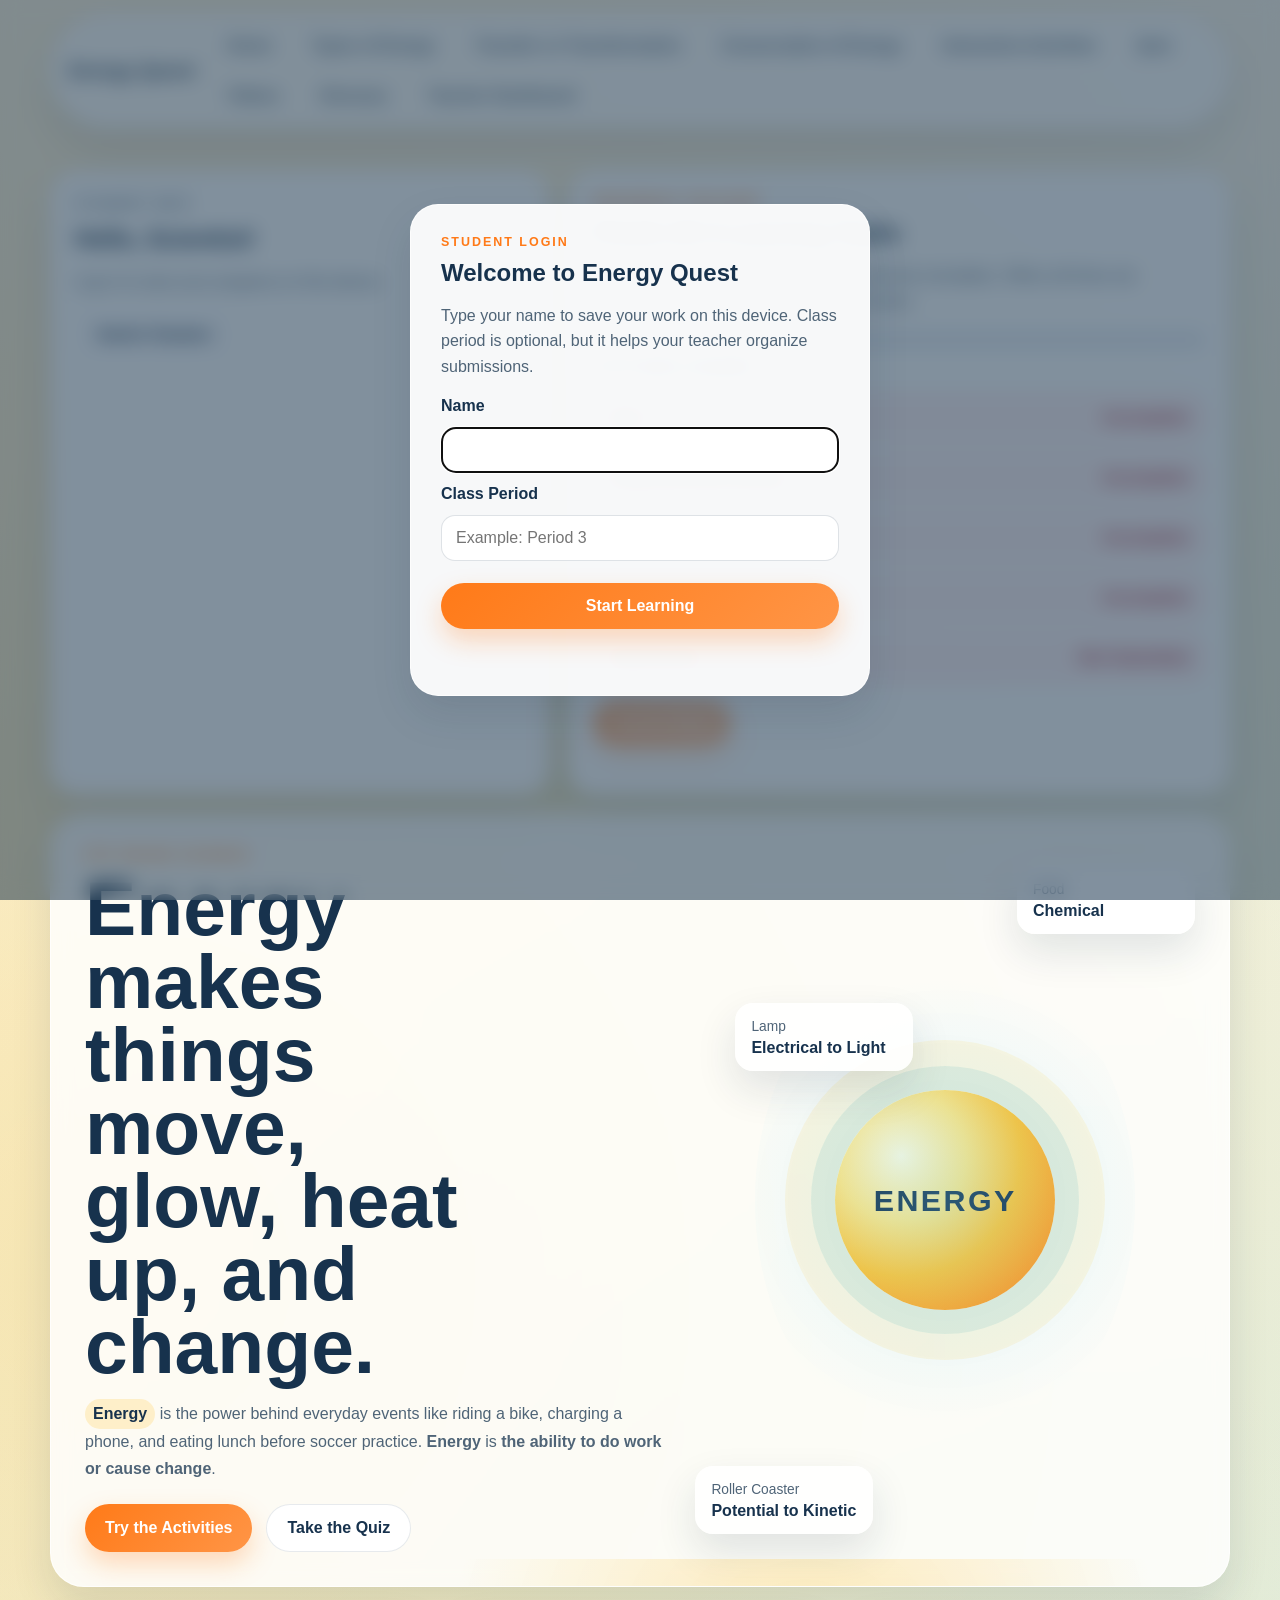
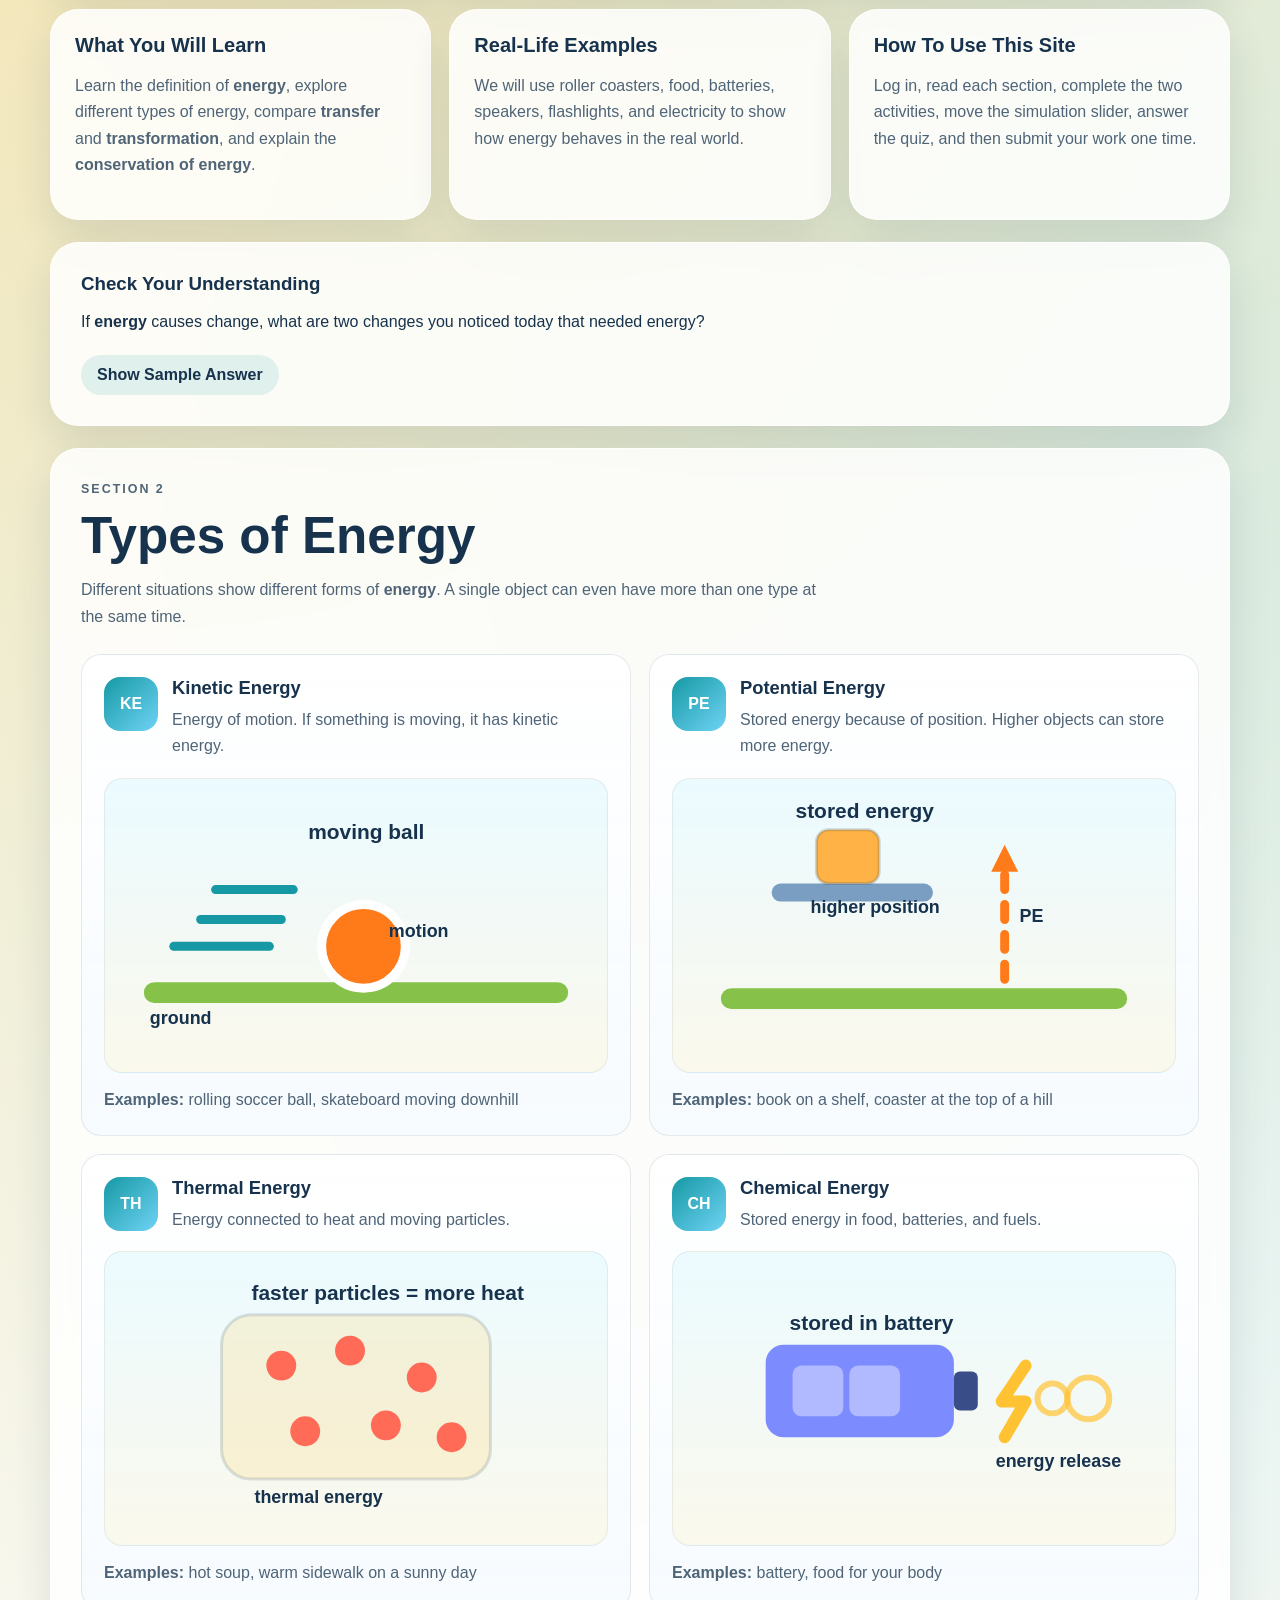
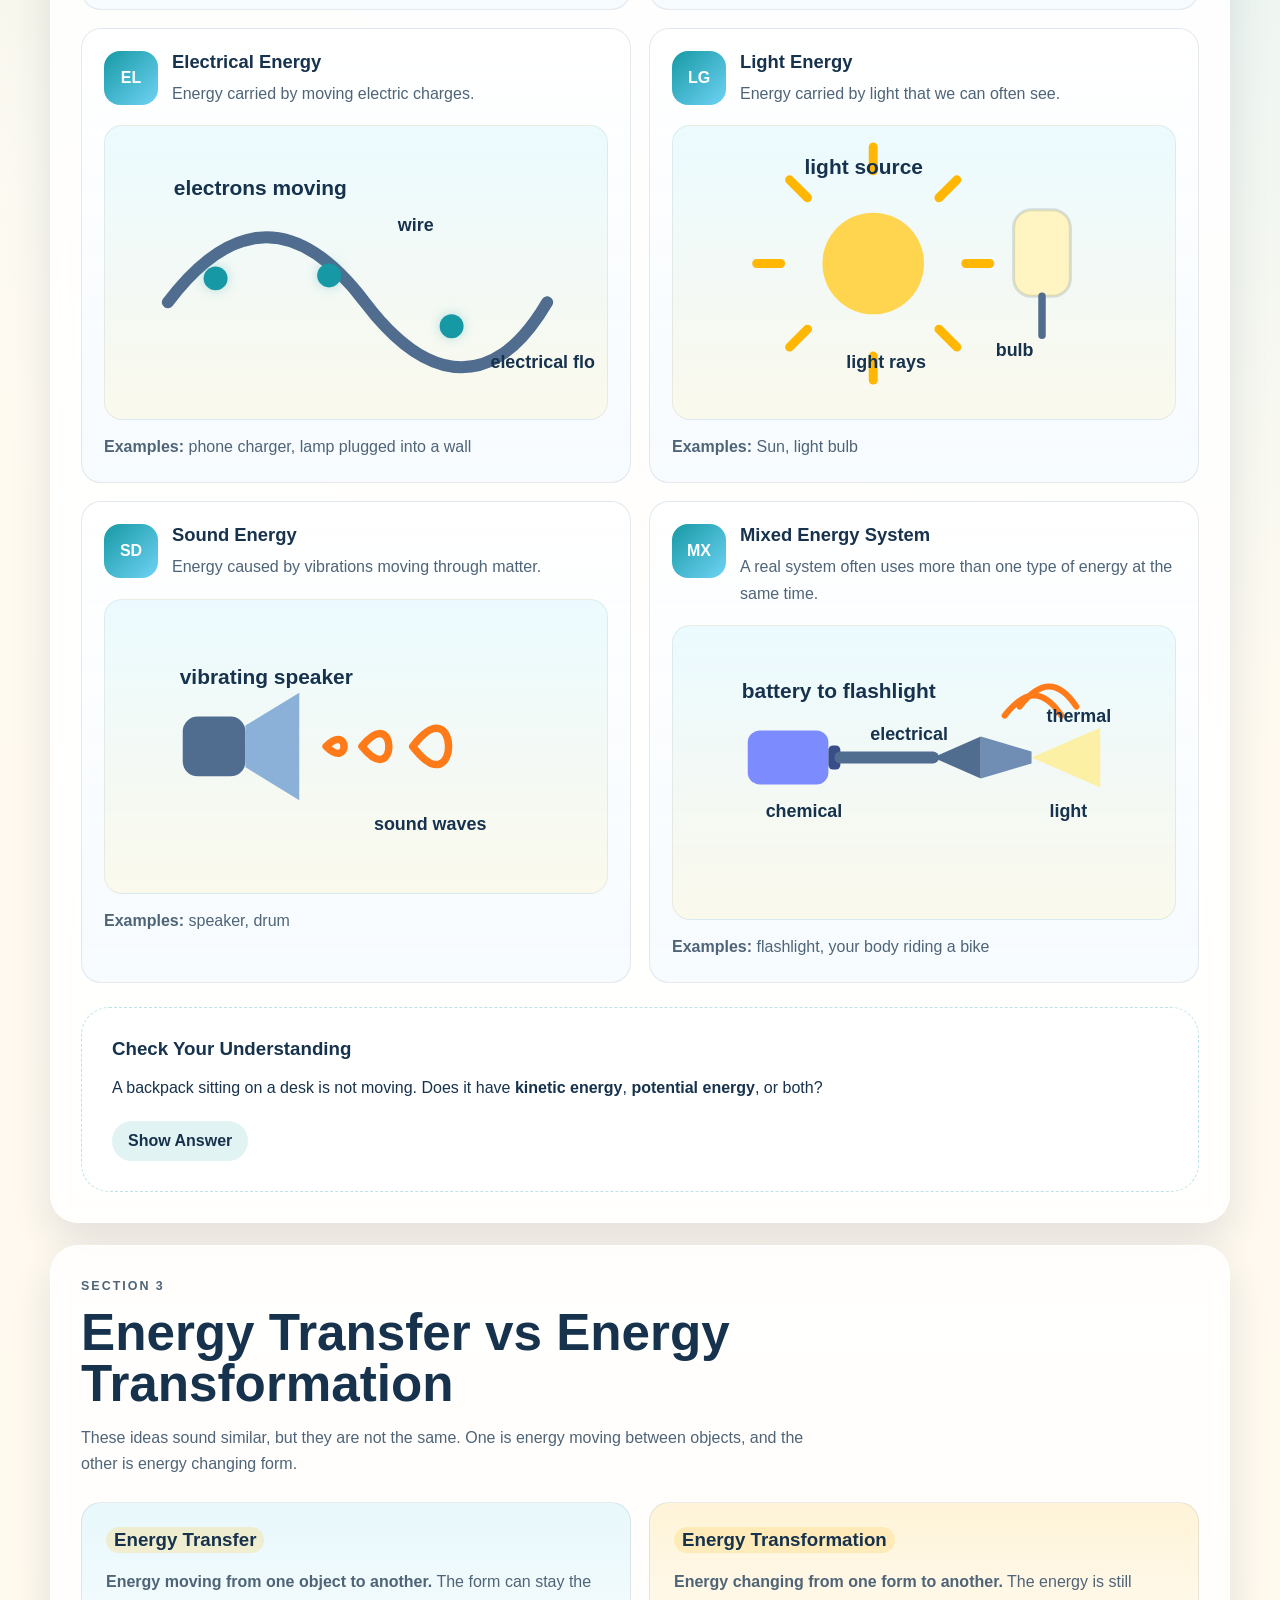
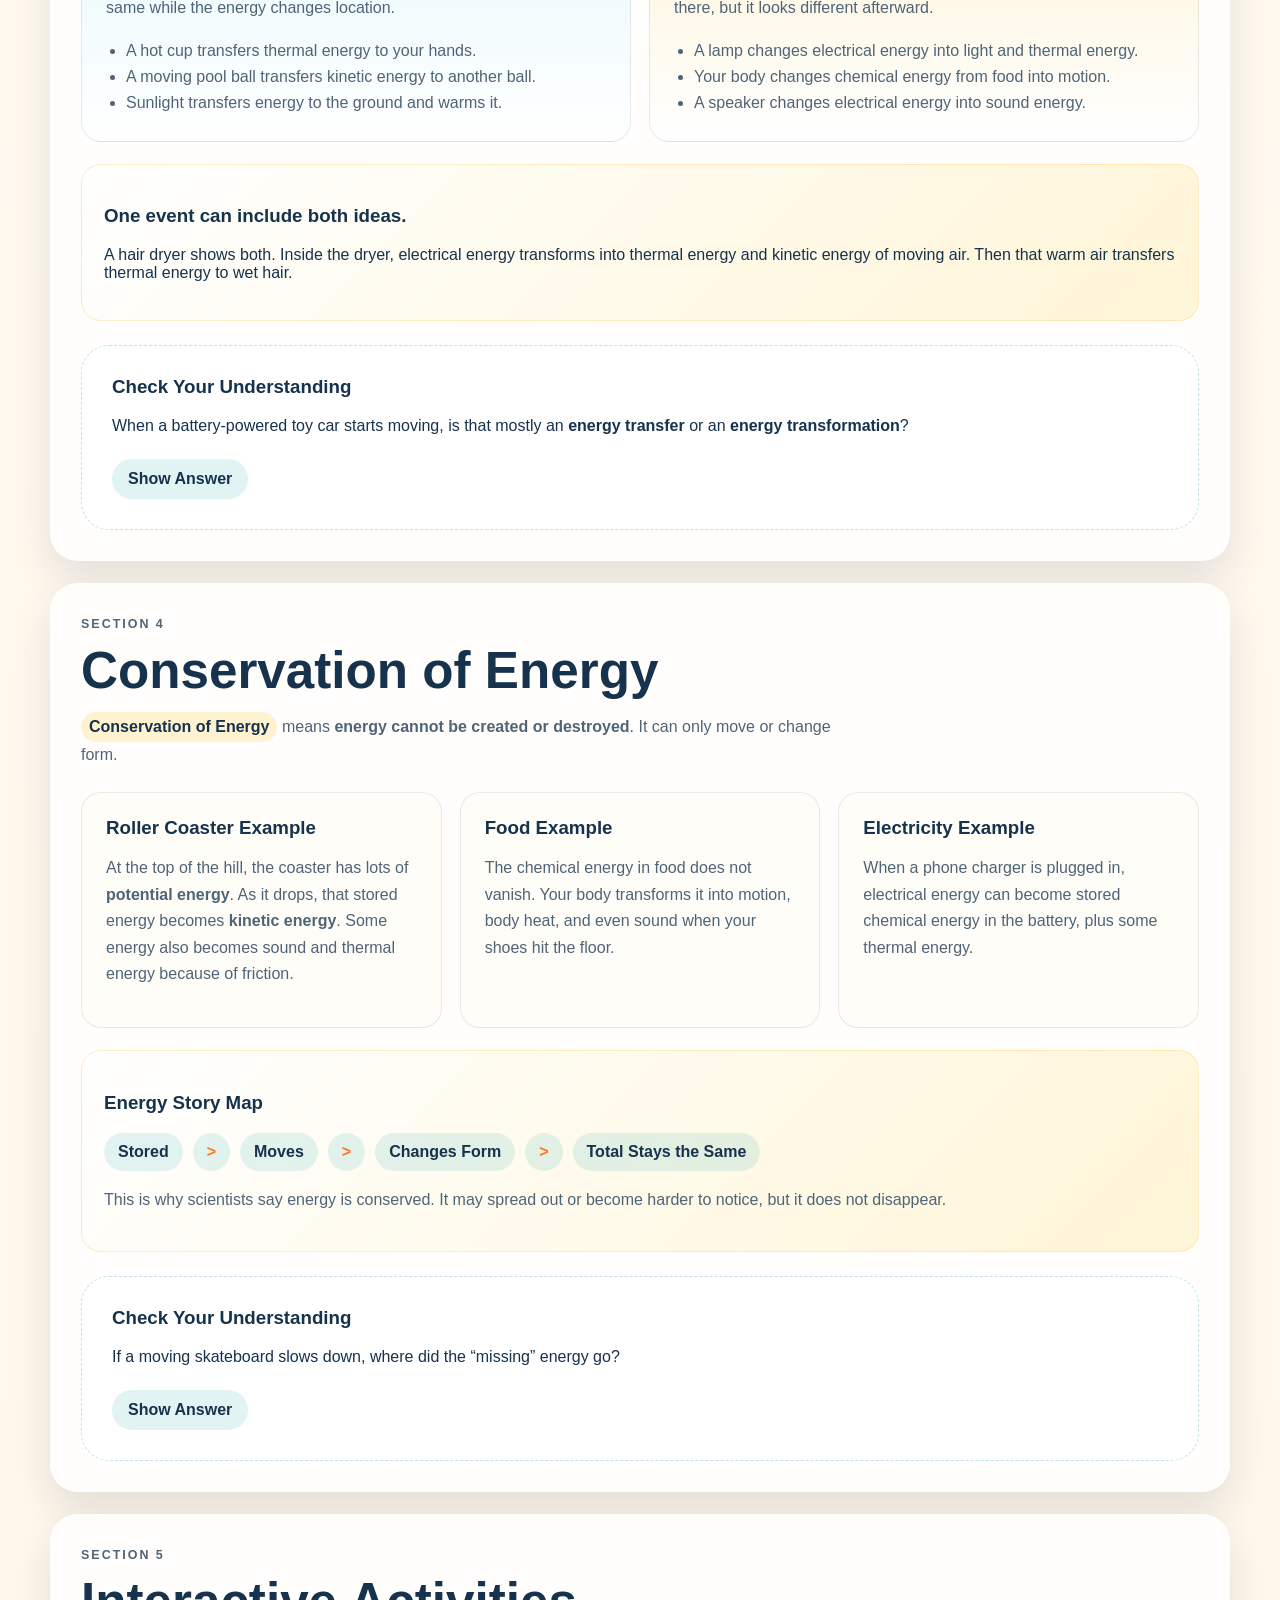
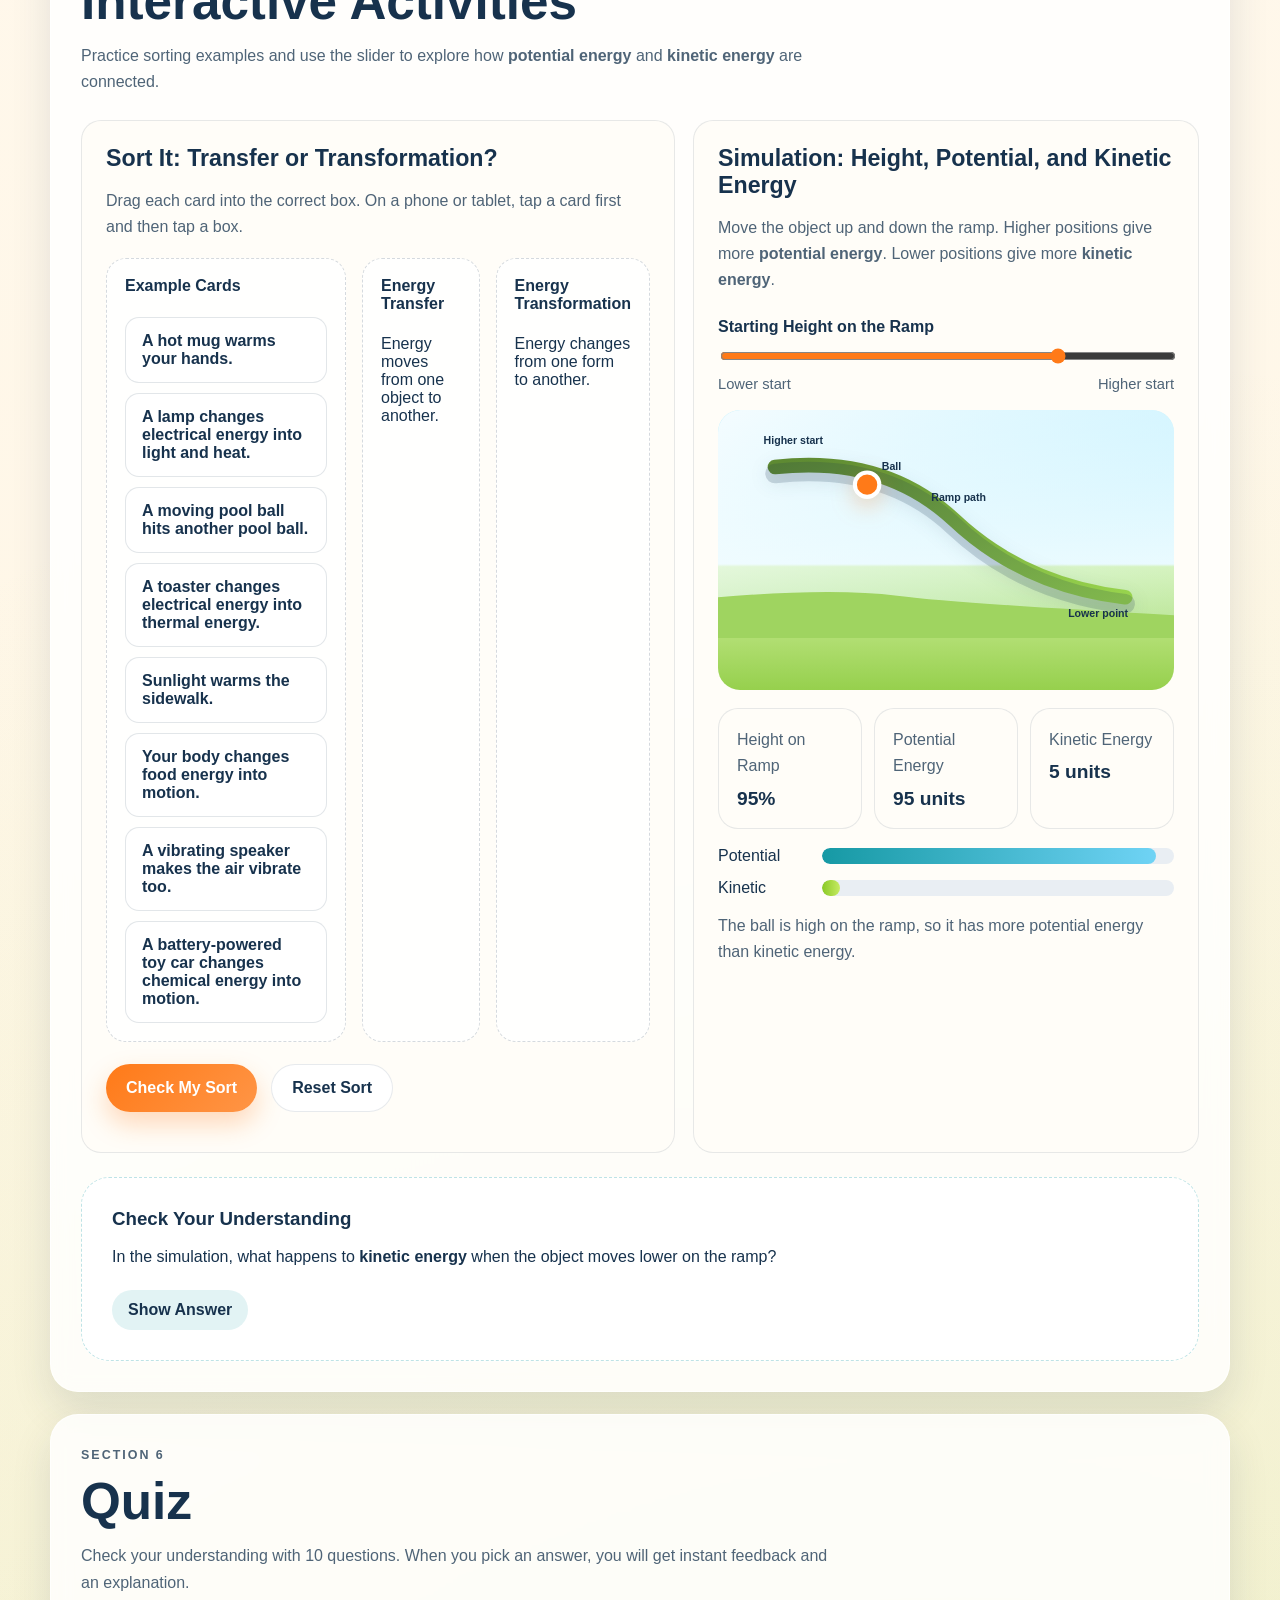
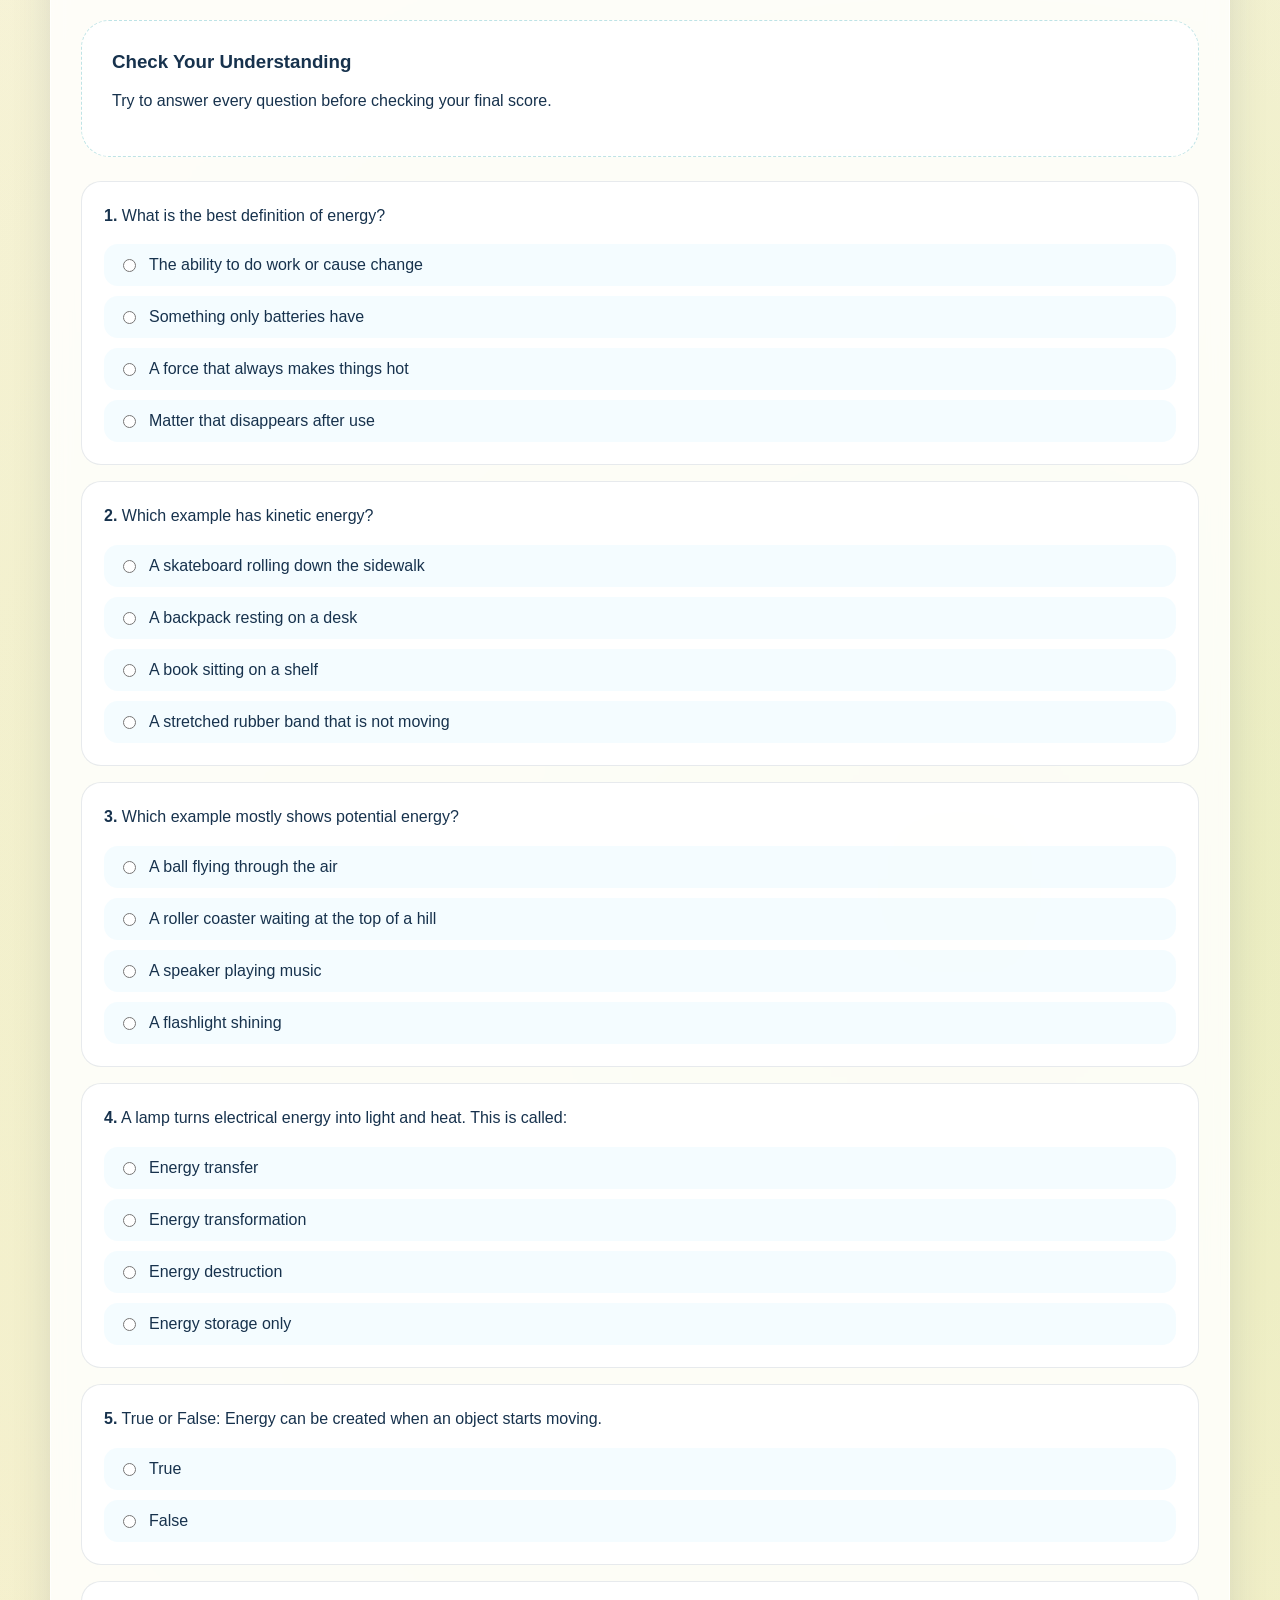
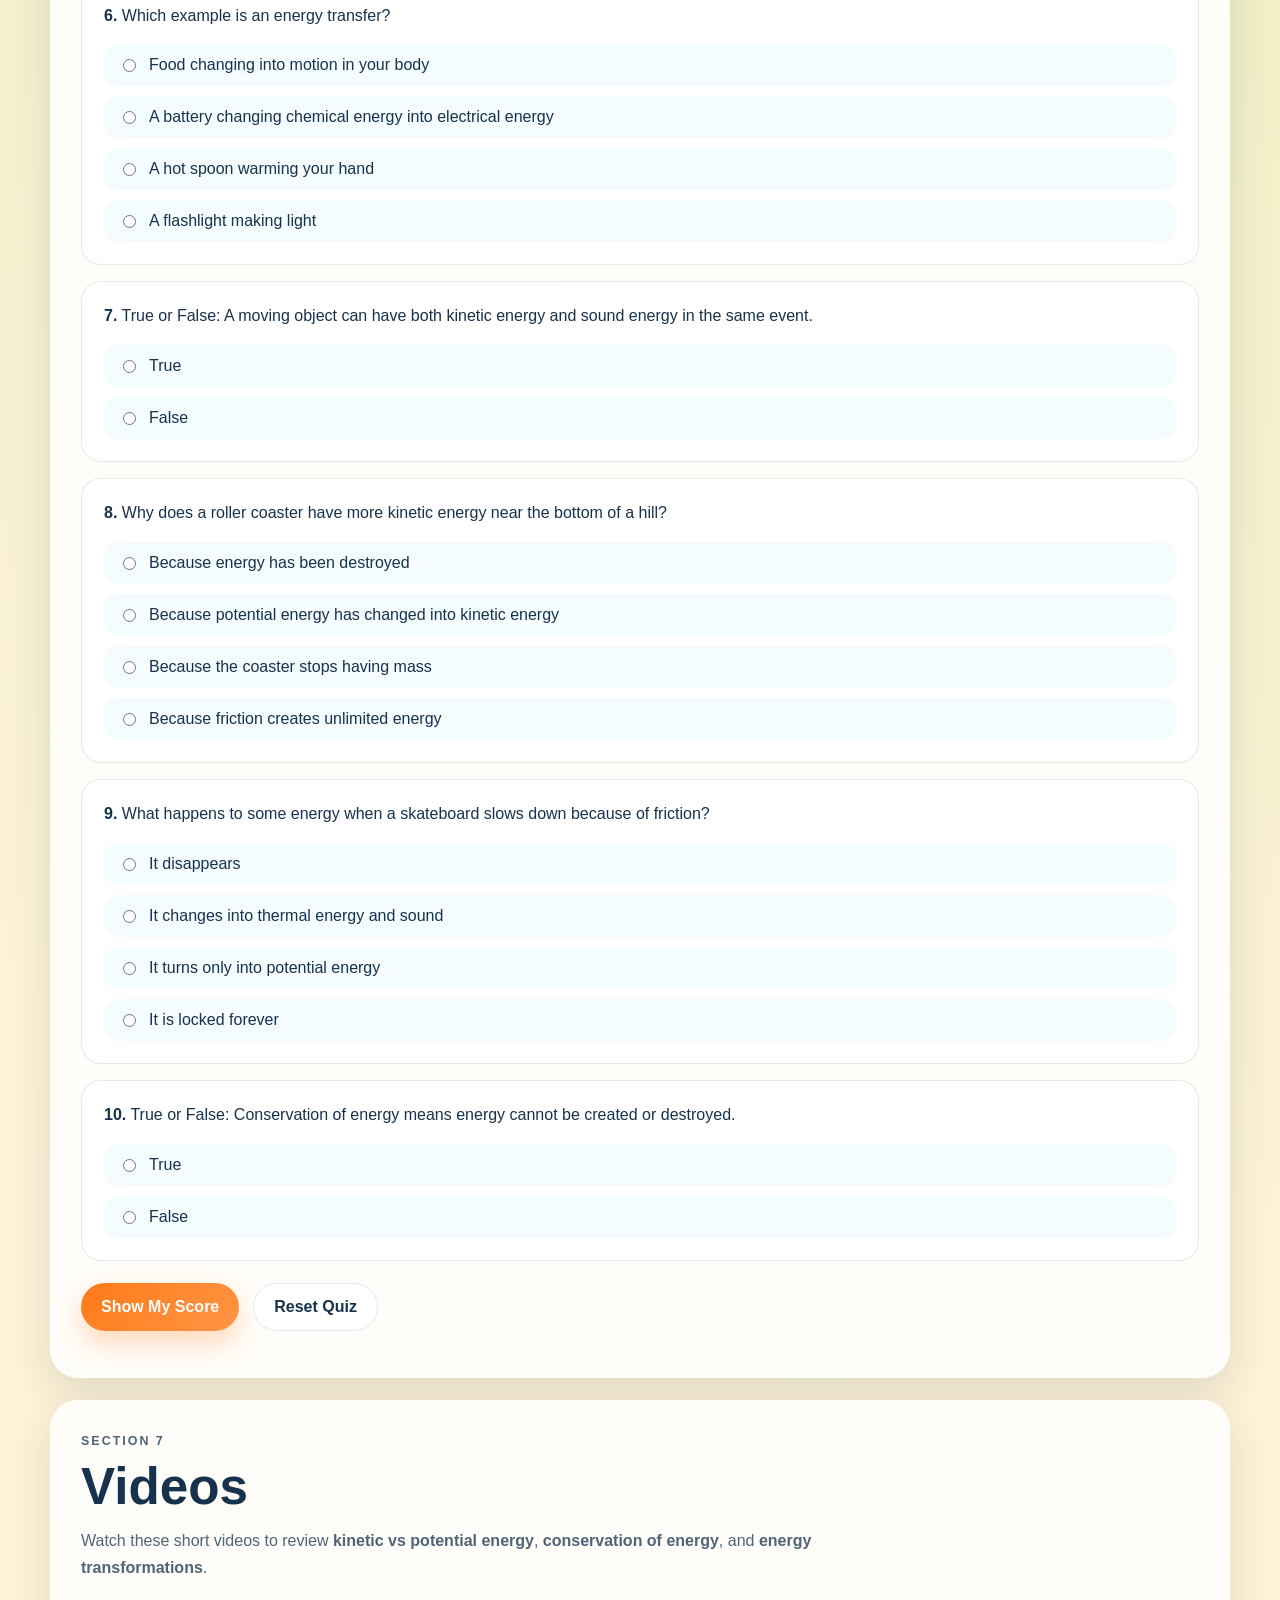
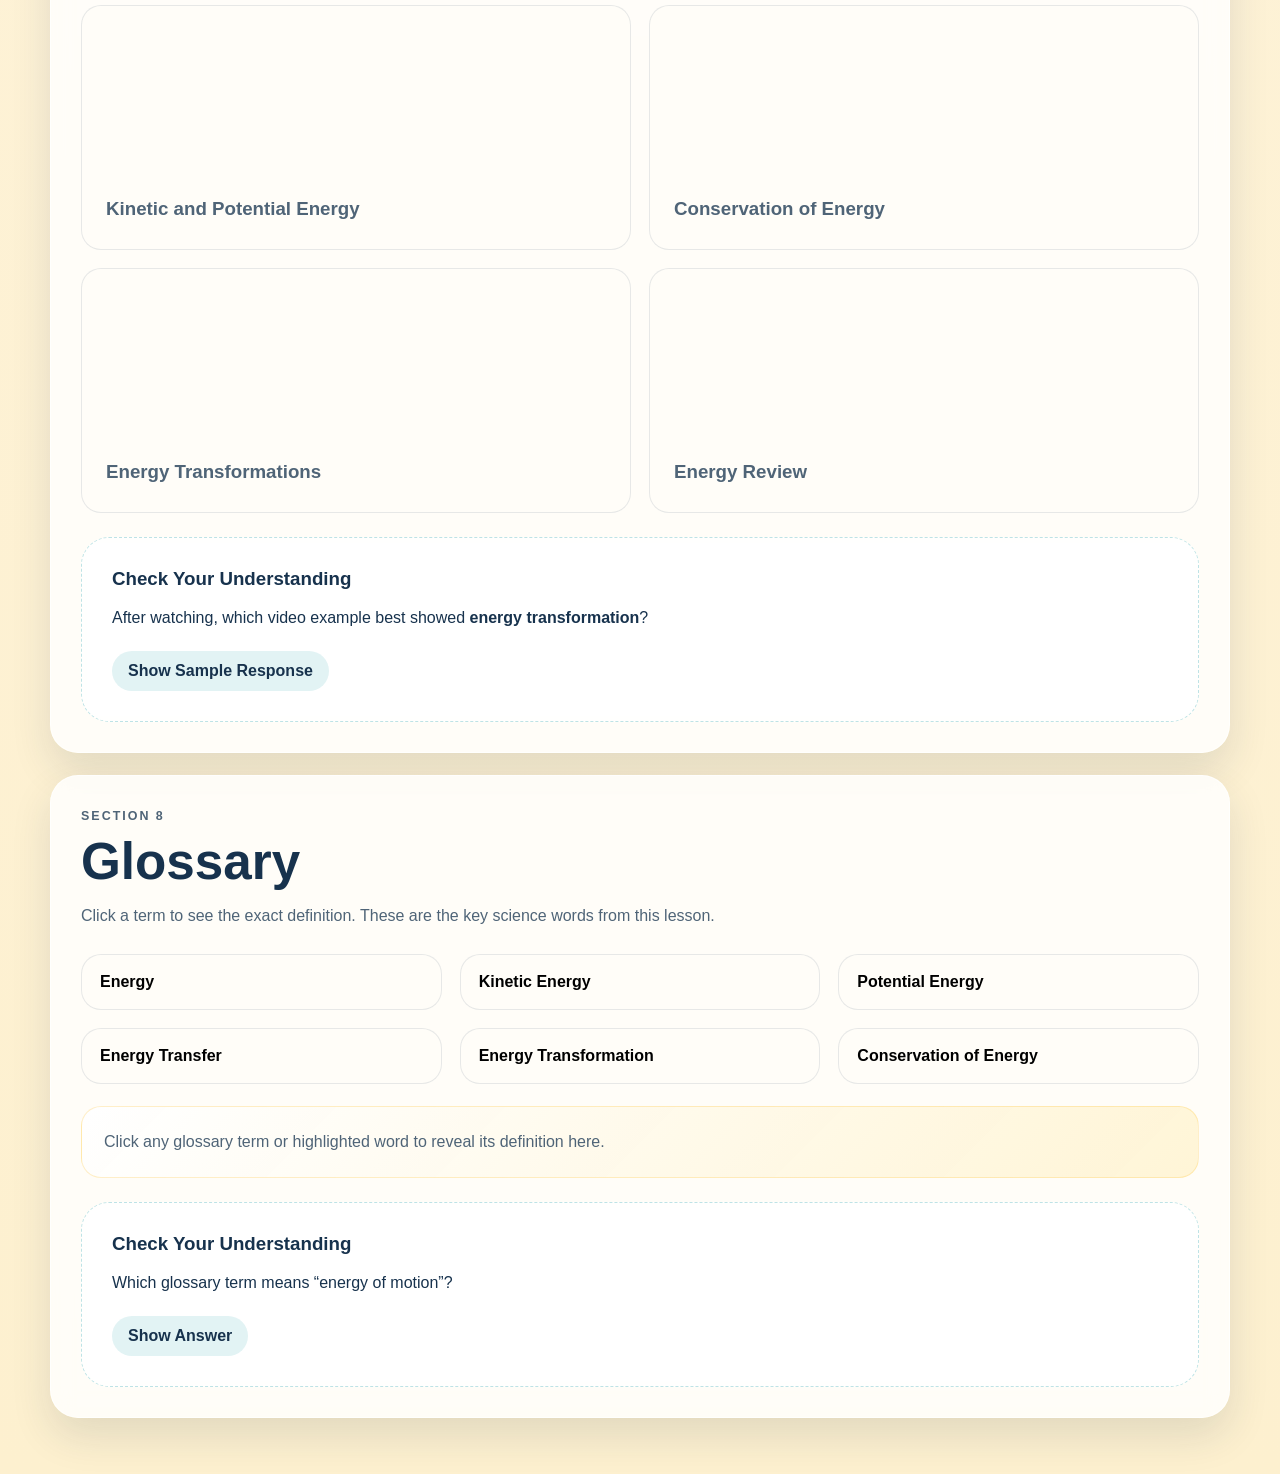
==== index.html @ 9b91177f "Add files via upload" ====
<!DOCTYPE html>
<html lang="en">
  <head>
    <meta charset="UTF-8" />
    <meta name="viewport" content="width=device-width, initial-scale=1.0" />
    <title>Energy Quest | Interactive Science for Grade 8</title>
    <link rel="stylesheet" href="./styles.css" />
    <script src="./script.js" defer></script>
  </head>
  <body class="student-page">
    <!-- Login screen shown until a student enters a name. -->
    <div class="login-overlay" id="loginOverlay">
      <section class="login-card">
        <p class="eyebrow">Student Login</p>
        <h1>Welcome to Energy Quest</h1>
        <p class="login-text">
          Type your name to save your work on this device. Class period is
          optional, but it helps your teacher organize submissions.
        </p>

        <form id="loginForm" class="login-form">
          <label for="studentName">Name</label>
          <input id="studentName" name="studentName" type="text" required />

          <label for="classPeriod">Class Period</label>
          <input
            id="classPeriod"
            name="classPeriod"
            type="text"
            placeholder="Example: Period 3"
          />

          <button class="primary-button login-button" type="submit">
            Start Learning
          </button>
          <p class="form-message" id="loginMessage" aria-live="polite"></p>
        </form>
      </section>
    </div>

    <!-- Sticky navigation so students can jump to any topic quickly. -->
    <header class="site-header">
      <nav class="navbar">
        <a class="brand" href="#home">Energy Quest</a>
        <button
          class="nav-toggle"
          id="navToggle"
          type="button"
          aria-expanded="false"
          aria-controls="navLinks"
        >
          Menu
        </button>
        <div class="nav-links" id="navLinks">
          <a href="#home">Home</a>
          <a href="#types">Types of Energy</a>
          <a href="#transfer">Transfer vs Transformation</a>
          <a href="#conservation">Conservation of Energy</a>
          <a href="#activities">Interactive Activities</a>
          <a href="#quiz">Quiz</a>
          <a href="#videos">Videos</a>
          <a href="#glossary">Glossary</a>
          <a href="./teacher.html">Teacher Dashboard</a>
        </div>
      </nav>
    </header>

    <main>
      <section class="student-tools">
        <article class="student-card">
          <p class="eyebrow">Student Info</p>
          <h2 id="studentWelcome">Hello, Scientist!</h2>
          <p id="studentDetails">
            Your learning progress will appear here after you log in.
          </p>
          <div class="student-actions">
            <button class="secondary-button action-button" id="changeStudent" type="button">
              Switch Student
            </button>
          </div>
        </article>

        <article class="progress-card">
          <p class="eyebrow">Progress Tracker</p>
          <h2>Finish All 3 Learning Tasks</h2>
          <p class="progress-help">
            Complete the quiz, the sorting activity, and the simulation. When
            all three are complete, the Submit Work button will unlock.
          </p>

          <div class="progress-meter" aria-hidden="true">
            <div class="progress-meter-fill" id="progressMeterFill"></div>
          </div>
          <p class="progress-summary" id="progressSummary">0 of 3 tasks complete</p>

          <div class="progress-list">
            <div class="progress-item" id="quizProgressItem">
              <span>Quiz</span>
              <strong id="quizProgressStatus">Incomplete</strong>
            </div>
            <div class="progress-item" id="sortProgressItem">
              <span>Drag-and-Drop Activity</span>
              <strong id="sortProgressStatus">Incomplete</strong>
            </div>
            <div class="progress-item" id="simulationProgressItem">
              <span>Simulation Activity</span>
              <strong id="simulationProgressStatus">Incomplete</strong>
            </div>
            <div class="progress-item overall-item" id="activitiesProgressItem">
              <span>Activities Overall</span>
              <strong id="activitiesProgressStatus">Incomplete</strong>
            </div>
            <div class="progress-item overall-item" id="submissionProgressItem">
              <span>Submission</span>
              <strong id="submissionProgressStatus">Not Submitted</strong>
            </div>
          </div>

          <div class="submission-panel">
            <button class="primary-button action-button" id="submitWorkButton" type="button">
              Submit Work
            </button>
            <p class="form-message" id="submitMessage" aria-live="polite"></p>
          </div>
        </article>
      </section>

      <!-- HOME -->
      <section class="hero-section" id="home">
        <div class="hero-copy">
          <p class="eyebrow">8th Grade Science</p>
          <h1>Energy makes things move, glow, heat up, and change.</h1>
          <p class="hero-text">
            <button class="term-button" type="button" data-term="Energy">
              <strong>Energy</strong>
            </button>
            is the power behind everyday events like riding a bike, charging a
            phone, and eating lunch before soccer practice.
            <strong>Energy</strong> is
            <strong>the ability to do work or cause change</strong>.
          </p>
          <div class="hero-actions">
            <a class="primary-button" href="#activities">Try the Activities</a>
            <a class="secondary-button" href="#quiz">Take the Quiz</a>
          </div>
        </div>

        <div class="hero-visual" aria-hidden="true">
          <div class="hero-glow"></div>
          <div class="orbit-card orbit-card-a">
            <span class="orbit-label">Food</span>
            <strong>Chemical</strong>
          </div>
          <div class="orbit-card orbit-card-b">
            <span class="orbit-label">Roller Coaster</span>
            <strong>Potential to Kinetic</strong>
          </div>
          <div class="orbit-card orbit-card-c">
            <span class="orbit-label">Lamp</span>
            <strong>Electrical to Light</strong>
          </div>
          <div class="energy-core">
            <span>ENERGY</span>
          </div>
        </div>
      </section>

      <section class="overview-grid">
        <article class="overview-card">
          <h2>What You Will Learn</h2>
          <p>
            Learn the definition of <strong>energy</strong>, explore different
            types of energy, compare <strong>transfer</strong> and
            <strong>transformation</strong>, and explain the
            <strong>conservation of energy</strong>.
          </p>
        </article>
        <article class="overview-card">
          <h2>Real-Life Examples</h2>
          <p>
            We will use roller coasters, food, batteries, speakers, flashlights,
            and electricity to show how energy behaves in the real world.
          </p>
        </article>
        <article class="overview-card">
          <h2>How To Use This Site</h2>
          <p>
            Log in, read each section, complete the two activities, move the
            simulation slider, answer the quiz, and then submit your work one
            time.
          </p>
        </article>
      </section>

      <section class="section-card check-card">
        <h3>Check Your Understanding</h3>
        <p>
          If <strong>energy</strong> causes change, what are two changes you
          noticed today that needed energy?
        </p>
        <button class="answer-toggle" type="button" data-target="homeAnswer">
          Show Sample Answer
        </button>
        <p class="answer-text" id="homeAnswer" hidden>
          Example: A toaster changed bread by heating it, and my body used
          energy from food to help me walk to class.
        </p>
      </section>

      <!-- TYPES OF ENERGY -->
      <section class="section-card" id="types">
        <div class="section-heading">
          <p class="eyebrow">Section 2</p>
          <h2>Types of Energy</h2>
          <p>
            Different situations show different forms of
            <strong>energy</strong>. A single object can even have more than one
            type at the same time.
          </p>
        </div>

        <!-- JavaScript fills this grid with animated SVG diagrams for every energy type. -->
        <div class="types-grid energy-diagram-grid" id="energyTypesGrid"></div>

        <div class="section-card nested-check">
          <h3>Check Your Understanding</h3>
          <p>
            A backpack sitting on a desk is not moving. Does it have
            <strong>kinetic energy</strong>, <strong>potential energy</strong>,
            or both?
          </p>
          <button class="answer-toggle" type="button" data-target="typesAnswer">
            Show Answer
          </button>
          <p class="answer-text" id="typesAnswer" hidden>
            It has potential energy because it is stored in a raised position,
            but it does not have kinetic energy unless it starts moving.
          </p>
        </div>
      </section>

      <!-- TRANSFER VS TRANSFORMATION -->
      <section class="section-card" id="transfer">
        <div class="section-heading">
          <p class="eyebrow">Section 3</p>
          <h2>Energy Transfer vs Energy Transformation</h2>
          <p>
            These ideas sound similar, but they are not the same. One is energy
            moving between objects, and the other is energy changing form.
          </p>
        </div>

        <div class="compare-grid">
          <article class="compare-card transfer-card">
            <h3>
              <button class="term-button" type="button" data-term="Energy Transfer">
                <strong>Energy Transfer</strong>
              </button>
            </h3>
            <p>
              <strong>Energy moving from one object to another.</strong> The
              form can stay the same while the energy changes location.
            </p>
            <ul>
              <li>A hot cup transfers thermal energy to your hands.</li>
              <li>A moving pool ball transfers kinetic energy to another ball.</li>
              <li>Sunlight transfers energy to the ground and warms it.</li>
            </ul>
          </article>

          <article class="compare-card transformation-card">
            <h3>
              <button class="term-button" type="button" data-term="Energy Transformation">
                <strong>Energy Transformation</strong>
              </button>
            </h3>
            <p>
              <strong>Energy changing from one form to another.</strong> The
              energy is still there, but it looks different afterward.
            </p>
            <ul>
              <li>A lamp changes electrical energy into light and thermal energy.</li>
              <li>Your body changes chemical energy from food into motion.</li>
              <li>A speaker changes electrical energy into sound energy.</li>
            </ul>
          </article>
        </div>

        <article class="example-banner">
          <h3>One event can include both ideas.</h3>
          <p>
            A hair dryer shows both. Inside the dryer, electrical energy
            transforms into thermal energy and kinetic energy of moving air.
            Then that warm air transfers thermal energy to wet hair.
          </p>
        </article>

        <div class="section-card nested-check">
          <h3>Check Your Understanding</h3>
          <p>
            When a battery-powered toy car starts moving, is that mostly an
            <strong>energy transfer</strong> or an
            <strong>energy transformation</strong>?
          </p>
          <button class="answer-toggle" type="button" data-target="transferAnswer">
            Show Answer
          </button>
          <p class="answer-text" id="transferAnswer" hidden>
            It is mostly an energy transformation because chemical energy in the
            battery changes into electrical energy and then kinetic energy.
          </p>
        </div>
      </section>

      <!-- CONSERVATION OF ENERGY -->
      <section class="section-card" id="conservation">
        <div class="section-heading">
          <p class="eyebrow">Section 4</p>
          <h2>Conservation of Energy</h2>
          <p>
            <button
              class="term-button"
              type="button"
              data-term="Conservation of Energy"
            >
              <strong>Conservation of Energy</strong>
            </button>
            means <strong>energy cannot be created or destroyed</strong>. It can
            only move or change form.
          </p>
        </div>

        <div class="conservation-grid">
          <article class="concept-card">
            <h3>Roller Coaster Example</h3>
            <p>
              At the top of the hill, the coaster has lots of
              <strong>potential energy</strong>. As it drops, that stored energy
              becomes <strong>kinetic energy</strong>. Some energy also becomes
              sound and thermal energy because of friction.
            </p>
          </article>

          <article class="concept-card">
            <h3>Food Example</h3>
            <p>
              The chemical energy in food does not vanish. Your body transforms
              it into motion, body heat, and even sound when your shoes hit the
              floor.
            </p>
          </article>

          <article class="concept-card">
            <h3>Electricity Example</h3>
            <p>
              When a phone charger is plugged in, electrical energy can become
              stored chemical energy in the battery, plus some thermal energy.
            </p>
          </article>
        </div>

        <article class="energy-story">
          <h3>Energy Story Map</h3>
          <div class="story-track">
            <span>Stored</span>
            <span class="story-arrow">></span>
            <span>Moves</span>
            <span class="story-arrow">></span>
            <span>Changes Form</span>
            <span class="story-arrow">></span>
            <span>Total Stays the Same</span>
          </div>
          <p>
            This is why scientists say energy is conserved. It may spread out or
            become harder to notice, but it does not disappear.
          </p>
        </article>

        <div class="section-card nested-check">
          <h3>Check Your Understanding</h3>
          <p>
            If a moving skateboard slows down, where did the “missing” energy
            go?
          </p>
          <button class="answer-toggle" type="button" data-target="conservationAnswer">
            Show Answer
          </button>
          <p class="answer-text" id="conservationAnswer" hidden>
            It was not destroyed. Some of the energy changed into thermal energy
            from friction and sound energy from the wheels and board.
          </p>
        </div>
      </section>

      <!-- INTERACTIVE ACTIVITIES -->
      <section class="section-card" id="activities">
        <div class="section-heading">
          <p class="eyebrow">Section 5</p>
          <h2>Interactive Activities</h2>
          <p>
            Practice sorting examples and use the slider to explore how
            <strong>potential energy</strong> and
            <strong>kinetic energy</strong> are connected.
          </p>
        </div>

        <div class="activities-grid">
          <!-- Drag-and-drop sorter -->
          <article class="activity-card">
            <div class="activity-heading">
              <h3>Sort It: Transfer or Transformation?</h3>
              <p>
                Drag each card into the correct box. On a phone or tablet, tap a
                card first and then tap a box.
              </p>
            </div>

            <div class="sort-layout">
              <div class="sort-bank">
                <h4>Example Cards</h4>
                <div class="sort-list" id="sortBank"></div>
              </div>

              <div class="drop-zone-grid">
                <div
                  class="drop-zone"
                  id="transferZone"
                  data-zone="transfer"
                  tabindex="0"
                >
                  <h4>Energy Transfer</h4>
                  <p>Energy moves from one object to another.</p>
                  <div class="sort-list" id="transferList"></div>
                </div>

                <div
                  class="drop-zone"
                  id="transformationZone"
                  data-zone="transformation"
                  tabindex="0"
                >
                  <h4>Energy Transformation</h4>
                  <p>Energy changes from one form to another.</p>
                  <div class="sort-list" id="transformationList"></div>
                </div>
              </div>
            </div>

            <div class="activity-actions">
              <button class="primary-button action-button" id="checkSort" type="button">
                Check My Sort
              </button>
              <button class="secondary-button action-button" id="resetSort" type="button">
                Reset Sort
              </button>
            </div>
            <p class="activity-feedback" id="sortFeedback" aria-live="polite"></p>
          </article>

          <!-- Slider simulation -->
          <article class="activity-card">
            <div class="activity-heading">
              <h3>Simulation: Height, Potential, and Kinetic Energy</h3>
              <p>
                Move the object up and down the ramp. Higher positions give more
                <strong>potential energy</strong>. Lower positions give more
                <strong>kinetic energy</strong>.
              </p>
            </div>

            <label class="slider-label" for="heightSlider">Starting Height on the Ramp</label>
            <input
              id="heightSlider"
              type="range"
              min="0"
              max="100"
              value="75"
            />
            <div class="slider-scale">
              <span>Lower start</span>
              <span>Higher start</span>
            </div>

            <div class="sim-scene">
              <svg
                class="ramp-svg"
                id="rampSvg"
                viewBox="0 0 560 280"
                role="img"
                aria-labelledby="rampTitle rampDesc"
              >
                <title id="rampTitle">Ramp energy simulation</title>
                <desc id="rampDesc">
                  A ball moves exactly along a curved ramp while potential and kinetic
                  energy change.
                </desc>
                <defs>
                  <linearGradient id="rampFill" x1="0%" y1="0%" x2="100%" y2="100%">
                    <stop offset="0%" stop-color="#5e8a32"></stop>
                    <stop offset="100%" stop-color="#98d44d"></stop>
                  </linearGradient>
                  <linearGradient id="skyGlow" x1="0%" y1="0%" x2="100%" y2="100%">
                    <stop offset="0%" stop-color="#ffffff" stop-opacity="0.8"></stop>
                    <stop offset="100%" stop-color="#c8f3ff" stop-opacity="0.2"></stop>
                  </linearGradient>
                </defs>

                <rect x="0" y="0" width="560" height="280" rx="28" fill="url(#skyGlow)"></rect>
                <path
                  class="ramp-surface"
                  id="rampPath"
                  d="M 70 70 Q 205 55 290 135 T 500 230"
                  fill="none"
                  stroke="url(#rampFill)"
                  stroke-width="18"
                  stroke-linecap="round"
                ></path>
                <path
                  class="ramp-shadow"
                  d="M 70 78 Q 205 63 290 143 T 500 238"
                  fill="none"
                  stroke="rgba(23, 50, 77, 0.18)"
                  stroke-width="24"
                  stroke-linecap="round"
                ></path>
                <path
                  class="ground-fill"
                  d="M 0 280 L 0 230 Q 140 218 220 228 T 560 252 L 560 280 Z"
                  fill="#9fd460"
                ></path>

                <text class="svg-label" x="56" y="42">Higher start</text>
                <text class="svg-label" x="430" y="254">Lower point</text>
                <text class="svg-label" x="262" y="112">Ramp path</text>

                <g id="simBallGroup" class="ball-group">
                  <circle id="simBall" r="15" cx="0" cy="0"></circle>
                  <text id="simBallLabel" class="svg-label ball-label" x="0" y="0">Ball</text>
                </g>
              </svg>
            </div>

            <div class="sim-readout">
              <article class="readout-card">
                <span>Height on Ramp</span>
                <strong id="heightValue">75%</strong>
              </article>
              <article class="readout-card">
                <span>Potential Energy</span>
                <strong id="potentialEnergyValue">75 units</strong>
              </article>
              <article class="readout-card">
                <span>Kinetic Energy</span>
                <strong id="kineticEnergyValue">25 units</strong>
              </article>
            </div>

            <div class="bars">
              <div class="bar-row">
                <span>Potential</span>
                <div class="bar-track">
                  <div class="bar-fill potential-fill" id="potentialBar"></div>
                </div>
              </div>
              <div class="bar-row">
                <span>Kinetic</span>
                <div class="bar-track">
                  <div class="bar-fill kinetic-fill" id="kineticBar"></div>
                </div>
              </div>
            </div>

            <p class="simulation-note" id="simulationNote">
              The object is high on the ramp, so it has more potential energy
              than kinetic energy.
            </p>
          </article>
        </div>

        <div class="section-card nested-check">
          <h3>Check Your Understanding</h3>
          <p>
            In the simulation, what happens to <strong>kinetic energy</strong>
            when the object moves lower on the ramp?
          </p>
          <button class="answer-toggle" type="button" data-target="activityAnswer">
            Show Answer
          </button>
          <p class="answer-text" id="activityAnswer" hidden>
            Kinetic energy increases as the object moves lower, because stored
            potential energy is changing into motion energy.
          </p>
        </div>
      </section>

      <!-- QUIZ -->
      <section class="section-card" id="quiz">
        <div class="section-heading">
          <p class="eyebrow">Section 6</p>
          <h2>Quiz</h2>
          <p>
            Check your understanding with 10 questions. When you pick an answer,
            you will get instant feedback and an explanation.
          </p>
        </div>

        <section class="section-card nested-check quiz-intro">
          <h3>Check Your Understanding</h3>
          <p>
            Try to answer every question before checking your final score.
          </p>
        </section>

        <form class="quiz-grid" id="quizContainer"></form>

        <div class="activity-actions">
          <button class="primary-button action-button" id="scoreQuiz" type="button">
            Show My Score
          </button>
          <button class="secondary-button action-button" id="resetQuiz" type="button">
            Reset Quiz
          </button>
        </div>
        <p class="activity-feedback" id="quizSummary" aria-live="polite"></p>
      </section>

      <!-- VIDEOS -->
      <section class="section-card" id="videos">
        <div class="section-heading">
          <p class="eyebrow">Section 7</p>
          <h2>Videos</h2>
          <p>
            Watch these short videos to review
            <strong>kinetic vs potential energy</strong>,
            <strong>conservation of energy</strong>, and
            <strong>energy transformations</strong>.
          </p>
        </div>

        <div class="video-grid">
          <article class="video-card">
            <iframe
              src="https://www.youtube.com/embed/OnAA3Z-x4MQ"
              title="Potential and Kinetic Energy video"
              loading="lazy"
              allow="accelerometer; autoplay; clipboard-write; encrypted-media; gyroscope; picture-in-picture"
              allowfullscreen
            ></iframe>
            <h3>Kinetic and Potential Energy</h3>
          </article>

          <article class="video-card">
            <iframe
              src="https://www.youtube.com/embed/OTK9JrKC6EY"
              title="Conservation of Energy video"
              loading="lazy"
              allow="accelerometer; autoplay; clipboard-write; encrypted-media; gyroscope; picture-in-picture"
              allowfullscreen
            ></iframe>
            <h3>Conservation of Energy</h3>
          </article>

          <article class="video-card">
            <iframe
              src="https://www.youtube.com/embed/8_TjOq5BNo8"
              title="Energy transformations video"
              loading="lazy"
              allow="accelerometer; autoplay; clipboard-write; encrypted-media; gyroscope; picture-in-picture"
              allowfullscreen
            ></iframe>
            <h3>Energy Transformations</h3>
          </article>

          <article class="video-card">
            <iframe
              src="https://www.youtube.com/embed/0KIqwT_NBh0"
              title="Energy lesson video"
              loading="lazy"
              allow="accelerometer; autoplay; clipboard-write; encrypted-media; gyroscope; picture-in-picture"
              allowfullscreen
            ></iframe>
            <h3>Energy Review</h3>
          </article>
        </div>

        <div class="section-card nested-check">
          <h3>Check Your Understanding</h3>
          <p>
            After watching, which video example best showed
            <strong>energy transformation</strong>?
          </p>
          <button class="answer-toggle" type="button" data-target="videoAnswer">
            Show Sample Response
          </button>
          <p class="answer-text" id="videoAnswer" hidden>
            Example: A flashlight or roller coaster example showed energy
            transformation because one form of energy changed into another.
          </p>
        </div>
      </section>

      <!-- GLOSSARY -->
      <section class="section-card" id="glossary">
        <div class="section-heading">
          <p class="eyebrow">Section 8</p>
          <h2>Glossary</h2>
          <p>
            Click a term to see the exact definition. These are the key science
            words from this lesson.
          </p>
        </div>

        <div class="glossary-grid">
          <button class="glossary-card" type="button" data-term="Energy">
            <strong>Energy</strong>
          </button>
          <button class="glossary-card" type="button" data-term="Kinetic Energy">
            <strong>Kinetic Energy</strong>
          </button>
          <button class="glossary-card" type="button" data-term="Potential Energy">
            <strong>Potential Energy</strong>
          </button>
          <button class="glossary-card" type="button" data-term="Energy Transfer">
            <strong>Energy Transfer</strong>
          </button>
          <button class="glossary-card" type="button" data-term="Energy Transformation">
            <strong>Energy Transformation</strong>
          </button>
          <button class="glossary-card" type="button" data-term="Conservation of Energy">
            <strong>Conservation of Energy</strong>
          </button>
        </div>

        <article class="glossary-display" id="glossaryDisplay" aria-live="polite">
          Click any glossary term or highlighted word to reveal its definition
          here.
        </article>

        <div class="section-card nested-check">
          <h3>Check Your Understanding</h3>
          <p>
            Which glossary term means “energy of motion”?
          </p>
          <button class="answer-toggle" type="button" data-target="glossaryAnswer">
            Show Answer
          </button>
          <p class="answer-text" id="glossaryAnswer" hidden>
            Kinetic Energy.
          </p>
        </div>
      </section>
    </main>

    <!-- This tooltip gives students quick word help when they click bold terms. -->
    <div class="term-tooltip" id="termTooltip" role="status" aria-live="polite"></div>
  </body>
</html>
---- styles.css ----
:root {
  /* Color system chosen to feel bright, energetic, and student-friendly. */
  --bg: #fff8ec;
  --surface: rgba(255, 255, 255, 0.84);
  --surface-strong: #fffdf8;
  --ink: #17324d;
  --muted: #4f6477;
  --line: rgba(23, 50, 77, 0.1);
  --orange: #ff7a18;
  --gold: #ffc233;
  --teal: #1699a4;
  --sky: #6fd3f5;
  --lime: #8ac926;
  --rose: #ff5d73;
  --shadow: 0 18px 40px rgba(23, 50, 77, 0.12);
  --radius-lg: 28px;
  --radius-md: 20px;
  --radius-sm: 14px;
  --title-font: "Avenir Next", "Trebuchet MS", "Gill Sans", sans-serif;
  --body-font: "Verdana", "Segoe UI", "Helvetica Neue", sans-serif;
}

* {
  box-sizing: border-box;
}

html {
  scroll-behavior: smooth;
}

body {
  margin: 0;
  font-family: var(--body-font);
  color: var(--ink);
  background:
    radial-gradient(circle at 10% 10%, rgba(255, 194, 51, 0.35), transparent 18%),
    radial-gradient(circle at 88% 16%, rgba(111, 211, 245, 0.3), transparent 18%),
    radial-gradient(circle at 75% 70%, rgba(138, 201, 38, 0.18), transparent 24%),
    linear-gradient(180deg, #fffdf7 0%, #fff8ec 48%, #fdf0cf 100%);
  min-height: 100vh;
}

body.modal-open {
  overflow: hidden;
}

fieldset {
  margin: 0;
  min-inline-size: 0;
}

img,
iframe {
  display: block;
  max-width: 100%;
}

button,
input {
  font: inherit;
}

a {
  color: inherit;
}

main {
  width: min(1180px, calc(100% - 28px));
  margin: 0 auto;
  padding: 24px 0 56px;
}

.hidden {
  opacity: 0;
  pointer-events: none;
}

.login-overlay {
  position: fixed;
  inset: 0;
  display: grid;
  place-items: center;
  padding: 18px;
  background: rgba(23, 50, 77, 0.54);
  backdrop-filter: blur(10px);
  z-index: 60;
  transition: opacity 180ms ease;
}

.login-card,
.student-card,
.progress-card,
.stat-card-dashboard,
.table-card,
.list-card {
  background: rgba(255, 255, 255, 0.94);
  border: 1px solid rgba(255, 255, 255, 0.82);
  box-shadow: var(--shadow);
  border-radius: var(--radius-lg);
}

.login-card {
  width: min(460px, 100%);
  padding: 30px;
}

.login-card h1,
.student-card h2,
.progress-card h2,
.dashboard-hero h1,
.stat-card-dashboard h2,
.table-card h2,
.list-card h2 {
  margin: 0;
  font-family: var(--title-font);
}

.login-text,
.progress-help,
.dashboard-note,
.student-card p,
.list-card li,
.table-card p {
  color: var(--muted);
  line-height: 1.6;
}

.login-form {
  display: grid;
  gap: 12px;
  margin-top: 18px;
}

.login-form label {
  font-weight: 800;
}

.login-form input {
  border: 1px solid rgba(23, 50, 77, 0.14);
  border-radius: 14px;
  padding: 13px 14px;
  background: white;
}

.login-button {
  margin-top: 10px;
}

.form-message {
  min-height: 24px;
  margin: 0;
  font-weight: 700;
  color: var(--teal);
}

.student-tools,
.dashboard-grid {
  display: grid;
  grid-template-columns: 0.86fr 1.14fr;
  gap: 18px;
  margin-top: 18px;
}

.student-card,
.progress-card,
.stat-card-dashboard,
.table-card,
.list-card {
  padding: 24px;
}

.student-actions {
  display: flex;
  gap: 12px;
  margin-top: 16px;
}

.progress-meter {
  height: 16px;
  border-radius: 999px;
  background: #e9eef3;
  overflow: hidden;
  margin-top: 18px;
}

.progress-meter-fill {
  width: 0;
  height: 100%;
  border-radius: inherit;
  background: linear-gradient(90deg, var(--orange), var(--gold), var(--lime));
  transition: width 180ms ease;
}

.progress-summary {
  margin: 10px 0 0;
  font-weight: 800;
}

.progress-list {
  display: grid;
  gap: 12px;
  margin-top: 18px;
}

.progress-item {
  display: flex;
  justify-content: space-between;
  gap: 12px;
  align-items: center;
  padding: 14px 16px;
  border-radius: 16px;
  background: rgba(111, 211, 245, 0.08);
  border: 1px solid rgba(23, 50, 77, 0.08);
}

.progress-item span {
  font-weight: 700;
}

.progress-item strong {
  font-family: var(--title-font);
}

.progress-item.complete {
  background: rgba(138, 201, 38, 0.12);
  border-color: rgba(138, 201, 38, 0.5);
}

.progress-item.complete strong {
  color: #3d7a10;
}

.progress-item.incomplete {
  background: rgba(255, 93, 115, 0.08);
  border-color: rgba(255, 93, 115, 0.22);
}

.progress-item.incomplete strong {
  color: #b03d4c;
}

.overall-item {
  background: rgba(255, 194, 51, 0.12);
}

.submission-panel {
  margin-top: 18px;
}

button:disabled {
  cursor: not-allowed;
  opacity: 0.55;
  transform: none;
  box-shadow: none;
}

.site-header {
  position: sticky;
  top: 0;
  z-index: 20;
  padding: 14px 14px 0;
}

.navbar {
  width: min(1180px, calc(100% - 2px));
  margin: 0 auto;
  background: rgba(255, 255, 255, 0.78);
  backdrop-filter: blur(12px);
  border: 1px solid rgba(255, 255, 255, 0.65);
  box-shadow: var(--shadow);
  border-radius: 999px;
  padding: 12px 18px;
  display: flex;
  align-items: center;
  gap: 18px;
}

.brand {
  font-family: var(--title-font);
  font-size: 1.15rem;
  font-weight: 900;
  letter-spacing: 0.03em;
  text-decoration: none;
  white-space: nowrap;
}

.nav-toggle {
  display: none;
  border: none;
  border-radius: 999px;
  background: var(--ink);
  color: white;
  padding: 10px 14px;
  font-weight: 700;
}

.nav-links {
  display: flex;
  flex-wrap: wrap;
  gap: 12px;
  margin-left: auto;
}

.nav-links a {
  text-decoration: none;
  padding: 10px 14px;
  border-radius: 999px;
  font-weight: 700;
  color: var(--muted);
  transition: background 160ms ease, color 160ms ease, transform 160ms ease;
}

.nav-links a:hover,
.nav-links a:focus-visible {
  background: rgba(255, 122, 24, 0.12);
  color: var(--ink);
  transform: translateY(-1px);
}

.hero-section,
.section-card,
.overview-card {
  background: var(--surface);
  border: 1px solid rgba(255, 255, 255, 0.7);
  box-shadow: var(--shadow);
  backdrop-filter: blur(10px);
}

.hero-section {
  margin-top: 18px;
  border-radius: 34px;
  padding: 34px;
  display: grid;
  grid-template-columns: 1.08fr 0.92fr;
  gap: 24px;
  overflow: hidden;
  position: relative;
}

.hero-section::after {
  content: "";
  position: absolute;
  inset: auto -10% -25% 18%;
  height: 220px;
  background: radial-gradient(circle, rgba(255, 194, 51, 0.34), transparent 65%);
  pointer-events: none;
}

.eyebrow {
  margin: 0 0 10px;
  text-transform: uppercase;
  letter-spacing: 0.16em;
  font-size: 0.78rem;
  font-weight: 800;
  color: var(--orange);
}

.hero-copy h1,
.section-heading h2,
.overview-card h2,
.activity-card h3,
.compare-card h3,
.concept-card h3,
.video-card h3 {
  font-family: var(--title-font);
  margin: 0;
}

.hero-copy h1 {
  font-size: clamp(2.6rem, 6vw, 4.9rem);
  line-height: 0.95;
  max-width: 10ch;
}

.hero-text,
.section-heading p,
.overview-card p,
.type-card p,
.compare-card p,
.compare-card li,
.concept-card p,
.energy-story p,
.activity-heading p,
.readout-card span,
.simulation-note,
.video-card h3,
.glossary-display,
.answer-text,
.activity-feedback {
  color: var(--muted);
  line-height: 1.65;
}

.hero-actions,
.activity-actions {
  display: flex;
  flex-wrap: wrap;
  gap: 14px;
  margin-top: 22px;
}

.primary-button,
.secondary-button,
.action-button,
.answer-toggle {
  border: none;
  cursor: pointer;
  text-decoration: none;
  display: inline-flex;
  align-items: center;
  justify-content: center;
  border-radius: 999px;
  font-weight: 800;
  transition: transform 160ms ease, box-shadow 160ms ease, background 160ms ease;
}

.primary-button,
.action-button.primary-button {
  background: linear-gradient(135deg, var(--orange), #ff9546);
  color: white;
  padding: 14px 20px;
  box-shadow: 0 12px 26px rgba(255, 122, 24, 0.28);
}

.secondary-button {
  background: rgba(255, 255, 255, 0.94);
  color: var(--ink);
  padding: 14px 20px;
  border: 1px solid var(--line);
}

.primary-button:hover,
.secondary-button:hover,
.answer-toggle:hover,
.type-card:hover,
.overview-card:hover,
.compare-card:hover,
.concept-card:hover,
.activity-card:hover,
.glossary-card:hover,
.sort-item:hover,
.video-card:hover {
  transform: translateY(-2px);
}

.hero-visual {
  position: relative;
  min-height: 380px;
  display: grid;
  place-items: center;
}

.hero-glow {
  position: absolute;
  inset: 14% 12%;
  border-radius: 50%;
  background: radial-gradient(circle, rgba(111, 211, 245, 0.24), transparent 70%);
  animation: pulse 3.4s ease-in-out infinite;
}

.energy-core {
  width: 220px;
  height: 220px;
  border-radius: 50%;
  display: grid;
  place-items: center;
  font-family: var(--title-font);
  font-size: 1.9rem;
  font-weight: 900;
  letter-spacing: 0.08em;
  color: var(--ink);
  background:
    radial-gradient(circle at 30% 30%, #fff9dd 0%, #ffe483 30%, #ffc233 55%, #ff7a18 100%);
  box-shadow:
    0 0 0 24px rgba(22, 153, 164, 0.1),
    0 0 0 50px rgba(255, 194, 51, 0.12);
}

.orbit-card {
  position: absolute;
  width: 178px;
  padding: 14px 16px;
  border-radius: 18px;
  background: rgba(255, 255, 255, 0.9);
  box-shadow: var(--shadow);
}

.orbit-card strong {
  display: block;
  margin-top: 4px;
  font-family: var(--title-font);
}

.orbit-label {
  color: var(--muted);
  font-size: 0.86rem;
}

.orbit-card-a {
  top: 18px;
  right: 0;
  animation: float 4.5s ease-in-out infinite;
}

.orbit-card-b {
  bottom: 18px;
  left: 0;
  animation: float 5.2s ease-in-out infinite 0.4s;
}

.orbit-card-c {
  left: 8%;
  top: 22%;
  animation: float 4.8s ease-in-out infinite 0.2s;
}

.overview-grid {
  display: grid;
  grid-template-columns: repeat(3, 1fr);
  gap: 18px;
  margin-top: 22px;
}

.overview-card,
.section-card {
  border-radius: var(--radius-lg);
}

.overview-card {
  padding: 24px;
}

.overview-card h2 {
  font-size: 1.25rem;
  margin-bottom: 10px;
}

.section-card {
  margin-top: 22px;
  padding: 30px;
}

.nested-check {
  margin-top: 24px;
  background: rgba(255, 255, 255, 0.72);
  box-shadow: none;
  border: 1px dashed rgba(22, 153, 164, 0.28);
}

.check-card h3,
.nested-check h3,
.sort-bank h4,
.drop-zone h4,
.glossary-card strong {
  margin-top: 0;
  font-family: var(--title-font);
}

.answer-toggle {
  margin-top: 8px;
  padding: 11px 16px;
  background: rgba(22, 153, 164, 0.12);
  color: var(--ink);
}

.answer-text {
  margin-bottom: 0;
}

.section-heading {
  max-width: 760px;
}

.section-heading h2 {
  font-size: clamp(2rem, 4vw, 3.2rem);
  line-height: 1;
}

.types-grid,
.compare-grid,
.conservation-grid,
.video-grid,
.glossary-grid {
  display: grid;
  gap: 18px;
  margin-top: 24px;
}

.types-grid {
  grid-template-columns: repeat(2, 1fr);
}

.type-card,
.compare-card,
.concept-card,
.activity-card,
.video-card,
.glossary-card,
.readout-card {
  background: var(--surface-strong);
  border-radius: var(--radius-md);
  border: 1px solid var(--line);
}

.type-card {
  padding: 22px;
  transition: transform 160ms ease, box-shadow 160ms ease;
}

.type-card-header {
  display: grid;
  grid-template-columns: 54px 1fr;
  gap: 14px;
  align-items: start;
}

.type-card h3 {
  margin: 0 0 8px;
  font-size: 1.15rem;
}

.type-badge {
  width: 54px;
  height: 54px;
  border-radius: 16px;
  display: grid;
  place-items: center;
  font-weight: 900;
  color: white;
  background: linear-gradient(135deg, var(--teal), var(--sky));
}

.type-definition,
.type-examples {
  margin: 0;
  color: var(--muted);
  line-height: 1.6;
}

.type-examples {
  margin-top: 14px;
}

.diagram-card {
  background: linear-gradient(180deg, rgba(255, 255, 255, 0.97), rgba(246, 251, 255, 0.94));
}

.diagram-shell {
  margin-top: 18px;
  padding: 12px;
  border-radius: 18px;
  background: linear-gradient(180deg, rgba(201, 242, 255, 0.34), rgba(255, 246, 213, 0.44));
  border: 1px solid rgba(23, 50, 77, 0.08);
}

.diagram-shell svg {
  width: 100%;
  height: auto;
  display: block;
}

.diagram-label,
.diagram-small-label {
  fill: var(--ink);
  font-family: var(--body-font);
  font-weight: 700;
}

.diagram-label {
  font-size: 14px;
}

.diagram-small-label {
  font-size: 12px;
}

.diagram-ground {
  fill: #86c24a;
}

.diagram-platform {
  fill: #7a9ec1;
}

.diagram-block {
  fill: #ffb347;
  stroke: rgba(23, 50, 77, 0.18);
  stroke-width: 2;
}

.diagram-motion-line {
  stroke: #1699a4;
  stroke-width: 6;
  stroke-linecap: round;
  animation: dashShift 1.2s ease-in-out infinite;
}

.line-b {
  animation-delay: 0.12s;
}

.line-c {
  animation-delay: 0.24s;
}

.diagram-kinetic-ball {
  fill: #ff7a18;
  stroke: #ffffff;
  stroke-width: 6;
  animation: ballBob 1s ease-in-out infinite;
}

.diagram-arrow-line {
  stroke: #ff7a18;
  stroke-width: 6;
  stroke-linecap: round;
  stroke-dasharray: 10 10;
  animation: pulseStroke 1.2s linear infinite;
}

.diagram-arrow-head {
  fill: #ff7a18;
  animation: arrowFloat 1.2s ease-in-out infinite;
  transform-box: fill-box;
  transform-origin: center;
}

.diagram-thermal-box {
  fill: rgba(255, 194, 51, 0.16);
  stroke: rgba(23, 50, 77, 0.14);
  stroke-width: 2;
}

.diagram-particle {
  fill: #ff6b57;
  transform-box: fill-box;
  transform-origin: center;
}

.particle-fast {
  animation: shakeFast 0.45s linear infinite;
}

.particle-medium {
  animation: shakeMedium 0.8s linear infinite;
}

.diagram-battery {
  fill: #7c8cff;
}

.diagram-battery-cap {
  fill: #394d88;
}

.diagram-battery-cell {
  fill: rgba(255, 255, 255, 0.4);
}

.cell-a {
  animation: batteryPulse 1.1s ease-in-out infinite;
}

.cell-b {
  animation: batteryPulse 1.1s ease-in-out infinite 0.3s;
}

.diagram-zap {
  fill: none;
  stroke: #ffc233;
  stroke-width: 8;
  stroke-linecap: round;
  stroke-linejoin: round;
}

.diagram-pulse {
  fill: none;
  stroke: rgba(255, 194, 51, 0.7);
  stroke-width: 4;
  transform-box: fill-box;
  transform-origin: center;
}

.pulse-a {
  animation: ripple 1.5s ease-out infinite;
}

.pulse-b {
  animation: ripple 1.5s ease-out infinite 0.4s;
}

.diagram-wire {
  fill: none;
  stroke: #506d8f;
  stroke-width: 8;
  stroke-linecap: round;
}

.diagram-electron {
  fill: #1699a4;
  filter: drop-shadow(0 0 4px rgba(22, 153, 164, 0.3));
}

.electron-a {
  animation: electronMoveA 2.3s linear infinite;
}

.electron-b {
  animation: electronMoveB 2.3s linear infinite;
}

.electron-c {
  animation: electronMoveC 2.3s linear infinite;
}

.diagram-light-core {
  fill: #ffd54f;
  animation: glowPulse 1.6s ease-in-out infinite;
}

.diagram-rays line {
  stroke: #ffb703;
  stroke-width: 6;
  stroke-linecap: round;
  animation: rayPulse 1.4s ease-in-out infinite;
}

.diagram-bulb-base {
  fill: #fff5c2;
  stroke: rgba(23, 50, 77, 0.14);
  stroke-width: 2;
}

.diagram-bulb-stem {
  stroke: #506d8f;
  stroke-width: 5;
  stroke-linecap: round;
}

.diagram-speaker-box {
  fill: #506d8f;
}

.diagram-speaker-cone {
  fill: #8bb1d8;
  animation: speakerThump 0.8s ease-in-out infinite;
  transform-box: fill-box;
  transform-origin: left center;
}

.diagram-wave {
  fill: none;
  stroke: #ff7a18;
  stroke-width: 5;
  stroke-linecap: round;
  transform-box: fill-box;
  transform-origin: center;
}

.wave-a {
  animation: soundPulse 1.1s ease-out infinite;
}

.wave-b {
  animation: soundPulse 1.1s ease-out infinite 0.15s;
}

.wave-c {
  animation: soundPulse 1.1s ease-out infinite 0.3s;
}

.diagram-flashlight-body {
  fill: #506d8f;
}

.diagram-flashlight-head {
  fill: #708db3;
}

.diagram-light-beam {
  fill: rgba(255, 236, 130, 0.7);
  animation: beamPulse 1.5s ease-in-out infinite;
  transform-box: fill-box;
  transform-origin: left center;
}

.diagram-heat-wave {
  fill: none;
  stroke: #ff7a18;
  stroke-width: 4;
  stroke-linecap: round;
  transform-box: fill-box;
  transform-origin: center;
}

.heat-a {
  animation: waveLift 1.2s ease-in-out infinite;
}

.heat-b {
  animation: waveLift 1.2s ease-in-out infinite 0.3s;
}

.compare-grid {
  grid-template-columns: repeat(2, 1fr);
}

.compare-card,
.concept-card,
.activity-card,
.video-card {
  padding: 24px;
}

.transfer-card {
  background: linear-gradient(180deg, rgba(111, 211, 245, 0.16), rgba(255, 255, 255, 0.95));
}

.transformation-card {
  background: linear-gradient(180deg, rgba(255, 194, 51, 0.18), rgba(255, 255, 255, 0.95));
}

.compare-card ul {
  margin: 12px 0 0;
  padding-left: 20px;
}

.example-banner,
.energy-story,
.glossary-display {
  margin-top: 22px;
  padding: 22px;
  border-radius: var(--radius-md);
  background: linear-gradient(135deg, rgba(255, 255, 255, 0.95), rgba(255, 244, 211, 0.92));
  border: 1px solid rgba(255, 194, 51, 0.26);
}

.conservation-grid {
  grid-template-columns: repeat(3, 1fr);
}

.story-track {
  display: flex;
  flex-wrap: wrap;
  gap: 10px;
  margin: 14px 0;
}

.story-track span {
  padding: 10px 14px;
  border-radius: 999px;
  background: rgba(22, 153, 164, 0.12);
  font-weight: 800;
}

.story-arrow {
  background: transparent;
  color: var(--orange);
}

.activities-grid {
  display: grid;
  grid-template-columns: 1.08fr 0.92fr;
  gap: 18px;
  margin-top: 24px;
}

.activity-heading h3 {
  font-size: 1.45rem;
}

.sort-layout {
  display: grid;
  grid-template-columns: 240px 1fr;
  gap: 16px;
  margin-top: 18px;
}

.sort-bank,
.drop-zone {
  padding: 18px;
  border-radius: var(--radius-md);
  background: rgba(255, 255, 255, 0.86);
  border: 1px dashed rgba(23, 50, 77, 0.18);
  min-height: 260px;
}

.drop-zone-grid {
  display: grid;
  grid-template-columns: repeat(2, 1fr);
  gap: 16px;
}

.drop-zone.is-target {
  outline: 3px solid rgba(22, 153, 164, 0.28);
  background: rgba(111, 211, 245, 0.12);
}

.sort-list {
  display: grid;
  gap: 10px;
  margin-top: 14px;
}

.sort-item {
  width: 100%;
  text-align: left;
  padding: 14px 16px;
  border-radius: var(--radius-sm);
  border: 1px solid rgba(23, 50, 77, 0.12);
  background: white;
  font-weight: 700;
  color: var(--ink);
  cursor: grab;
  transition: transform 160ms ease, border-color 160ms ease, background 160ms ease;
}

.sort-item.selected {
  border-color: var(--orange);
  background: rgba(255, 122, 24, 0.08);
}

.sort-item.correct {
  border-color: rgba(138, 201, 38, 0.95);
  background: rgba(138, 201, 38, 0.12);
}

.sort-item.incorrect {
  border-color: rgba(255, 93, 115, 0.95);
  background: rgba(255, 93, 115, 0.12);
}

.slider-label {
  display: inline-block;
  margin-top: 8px;
  font-weight: 800;
}

input[type="range"] {
  width: 100%;
  margin-top: 12px;
  accent-color: var(--orange);
}

.slider-scale {
  display: flex;
  justify-content: space-between;
  gap: 12px;
  font-size: 0.92rem;
  color: var(--muted);
  margin-top: 8px;
}

.sim-scene {
  position: relative;
  min-height: 280px;
  margin-top: 18px;
  border-radius: 22px;
  overflow: hidden;
  background: linear-gradient(180deg, #c9f2ff 0%, #f4fdff 55%, #d7f2a6 56%, #96d04d 100%);
}

.ramp-svg {
  width: 100%;
  height: auto;
  display: block;
}

.ramp-surface {
  filter: drop-shadow(0 10px 12px rgba(23, 50, 77, 0.12));
}

.svg-label {
  fill: var(--ink);
  font-family: var(--body-font);
  font-size: 13px;
  font-weight: 700;
}

.ball-label {
  fill: #17324d;
}

#simBall {
  fill: #ff7a18;
  stroke: white;
  stroke-width: 5;
  filter: drop-shadow(0 10px 14px rgba(255, 122, 24, 0.28));
}

.sim-readout {
  display: grid;
  grid-template-columns: repeat(3, 1fr);
  gap: 12px;
  margin-top: 18px;
}

.readout-card {
  padding: 18px;
}

.readout-card strong {
  display: block;
  margin-top: 8px;
  font-family: var(--title-font);
  font-size: 1.2rem;
}

.bars {
  display: grid;
  gap: 14px;
  margin-top: 18px;
}

.bar-row {
  display: grid;
  grid-template-columns: 92px 1fr;
  align-items: center;
  gap: 12px;
}

.bar-track {
  height: 16px;
  border-radius: 999px;
  overflow: hidden;
  background: #e9eef3;
}

.bar-fill {
  height: 100%;
  border-radius: inherit;
  width: 0;
  transition: width 180ms ease;
}

.potential-fill {
  background: linear-gradient(90deg, var(--teal), var(--sky));
}

.kinetic-fill {
  background: linear-gradient(90deg, var(--lime), #c6eb63);
}

.simulation-note {
  margin-bottom: 0;
}

.quiz-grid {
  display: grid;
  gap: 16px;
  margin-top: 24px;
}

.quiz-card {
  padding: 22px;
  border-radius: var(--radius-md);
  background: rgba(255, 255, 255, 0.92);
  border: 1px solid var(--line);
}

.quiz-card.correct {
  border-color: rgba(138, 201, 38, 0.9);
  background: rgba(138, 201, 38, 0.08);
}

.quiz-card.incorrect {
  border-color: rgba(255, 93, 115, 0.9);
  background: rgba(255, 93, 115, 0.08);
}

.quiz-card p {
  margin-top: 0;
  line-height: 1.55;
}

.quiz-options {
  display: grid;
  gap: 10px;
}

.quiz-option {
  display: flex;
  gap: 10px;
  align-items: flex-start;
  padding: 12px 14px;
  border-radius: var(--radius-sm);
  background: rgba(111, 211, 245, 0.08);
}

.quiz-feedback {
  margin: 12px 0 0;
  font-weight: 700;
}

.video-grid {
  grid-template-columns: repeat(2, 1fr);
}

.video-card iframe {
  aspect-ratio: 16 / 9;
  border: 0;
  border-radius: 18px;
}

.video-card h3 {
  margin-top: 14px;
}

.glossary-grid {
  grid-template-columns: repeat(3, 1fr);
}

.glossary-card {
  border: 1px solid var(--line);
  padding: 18px;
  text-align: left;
  cursor: pointer;
  transition: transform 160ms ease, background 160ms ease, border-color 160ms ease;
}

.glossary-card.active {
  border-color: rgba(22, 153, 164, 0.72);
  background: rgba(22, 153, 164, 0.08);
}

.term-button {
  border: none;
  background: rgba(255, 194, 51, 0.22);
  color: inherit;
  border-radius: 999px;
  padding: 2px 8px;
  cursor: pointer;
}

.term-button strong {
  color: var(--ink);
}

.term-tooltip {
  position: fixed;
  max-width: min(300px, calc(100vw - 24px));
  background: rgba(23, 50, 77, 0.96);
  color: white;
  padding: 12px 14px;
  border-radius: 14px;
  font-size: 0.95rem;
  line-height: 1.45;
  pointer-events: none;
  opacity: 0;
  transform: translateY(8px);
  transition: opacity 160ms ease, transform 160ms ease;
  z-index: 40;
}

.term-tooltip.visible {
  opacity: 1;
  transform: translateY(0);
}

.dashboard-page .navbar {
  margin-top: 14px;
}

.dashboard-hero {
  margin-top: 18px;
  padding: 28px;
  border-radius: 32px;
  background: rgba(255, 255, 255, 0.88);
  box-shadow: var(--shadow);
}

.dashboard-hero p {
  color: var(--muted);
  line-height: 1.6;
  max-width: 700px;
}

.dashboard-stat-grid {
  display: grid;
  grid-template-columns: repeat(2, 1fr);
  gap: 18px;
}

.stat-card-dashboard strong {
  display: block;
  margin-top: 10px;
  font-family: var(--title-font);
  font-size: clamp(1.8rem, 4vw, 2.6rem);
}

.dashboard-note {
  margin-top: 12px;
}

.dashboard-table {
  width: 100%;
  border-collapse: collapse;
  margin-top: 16px;
}

.dashboard-table th,
.dashboard-table td {
  padding: 14px 12px;
  border-bottom: 1px solid rgba(23, 50, 77, 0.1);
  text-align: left;
}

.dashboard-table th {
  font-family: var(--title-font);
  font-size: 1rem;
}

.list-card ul {
  margin: 14px 0 0;
  padding-left: 20px;
}

.teacher-actions {
  display: flex;
  gap: 12px;
  margin-top: 16px;
}

.sr-only {
  position: absolute;
  width: 1px;
  height: 1px;
  padding: 0;
  margin: -1px;
  overflow: hidden;
  clip: rect(0, 0, 0, 0);
  white-space: nowrap;
  border: 0;
}

@keyframes pulse {
  0%,
  100% {
    transform: scale(1);
  }
  50% {
    transform: scale(1.05);
  }
}

@keyframes float {
  0%,
  100% {
    transform: translateY(0);
  }
  50% {
    transform: translateY(-8px);
  }
}

@keyframes dashShift {
  0%,
  100% {
    transform: translateX(0);
    opacity: 0.4;
  }
  50% {
    transform: translateX(10px);
    opacity: 1;
  }
}

@keyframes ballBob {
  0%,
  100% {
    transform: translateY(0);
  }
  50% {
    transform: translateY(-4px);
  }
}

@keyframes pulseStroke {
  0% {
    stroke-dashoffset: 0;
  }
  100% {
    stroke-dashoffset: -20;
  }
}

@keyframes arrowFloat {
  0%,
  100% {
    transform: translateY(0);
  }
  50% {
    transform: translateY(-4px);
  }
}

@keyframes shakeFast {
  0%,
  100% {
    transform: translate(0, 0);
  }
  25% {
    transform: translate(2px, -2px);
  }
  50% {
    transform: translate(-2px, 2px);
  }
  75% {
    transform: translate(2px, 1px);
  }
}

@keyframes shakeMedium {
  0%,
  100% {
    transform: translate(0, 0);
  }
  25% {
    transform: translate(1px, -1px);
  }
  50% {
    transform: translate(-1px, 2px);
  }
  75% {
    transform: translate(1px, 1px);
  }
}

@keyframes batteryPulse {
  0%,
  100% {
    opacity: 0.45;
  }
  50% {
    opacity: 1;
  }
}

@keyframes ripple {
  0% {
    opacity: 0.9;
    transform: scale(0.75);
  }
  100% {
    opacity: 0;
    transform: scale(1.25);
  }
}

@keyframes electronMoveA {
  0%,
  100% {
    transform: translate(0, 0);
  }
  50% {
    transform: translate(80px, 20px);
  }
}

@keyframes electronMoveB {
  0%,
  100% {
    transform: translate(0, 0);
  }
  50% {
    transform: translate(64px, -8px);
  }
}

@keyframes electronMoveC {
  0%,
  100% {
    transform: translate(0, 0);
  }
  50% {
    transform: translate(48px, -14px);
  }
}

@keyframes glowPulse {
  0%,
  100% {
    transform: scale(1);
    filter: drop-shadow(0 0 0 rgba(255, 213, 79, 0.4));
  }
  50% {
    transform: scale(1.05);
    filter: drop-shadow(0 0 10px rgba(255, 213, 79, 0.7));
  }
}

@keyframes rayPulse {
  0%,
  100% {
    opacity: 0.55;
  }
  50% {
    opacity: 1;
  }
}

@keyframes speakerThump {
  0%,
  100% {
    transform: scaleX(1);
  }
  50% {
    transform: scaleX(1.08);
  }
}

@keyframes soundPulse {
  0% {
    opacity: 0.2;
    transform: scale(0.9);
  }
  70% {
    opacity: 1;
  }
  100% {
    opacity: 0.15;
    transform: scale(1.04);
  }
}

@keyframes beamPulse {
  0%,
  100% {
    opacity: 0.6;
  }
  50% {
    opacity: 0.95;
  }
}

@keyframes waveLift {
  0%,
  100% {
    transform: translateY(0);
    opacity: 0.5;
  }
  50% {
    transform: translateY(-4px);
    opacity: 1;
  }
}

@media (max-width: 1050px) {
  .hero-section,
  .student-tools,
  .dashboard-grid,
  .dashboard-stat-grid,
  .activities-grid,
  .sort-layout,
  .compare-grid,
  .conservation-grid,
  .types-grid,
  .glossary-grid,
  .overview-grid {
    grid-template-columns: 1fr;
  }

  .drop-zone-grid,
  .sim-readout,
  .video-grid {
    grid-template-columns: 1fr;
  }

  .hero-copy h1 {
    max-width: none;
  }
}

@media (max-width: 760px) {
  .site-header {
    padding-inline: 10px;
  }

  .navbar {
    border-radius: 24px;
    align-items: flex-start;
    flex-wrap: wrap;
  }

  .nav-toggle {
    display: inline-flex;
    margin-left: auto;
  }

  .nav-links {
    display: none;
    width: 100%;
    margin-left: 0;
    padding-top: 8px;
  }

  .nav-links.open {
    display: grid;
  }

  .hero-section,
  .section-card,
  .student-card,
  .progress-card,
  .login-card,
  .stat-card-dashboard,
  .table-card,
  .list-card,
  .dashboard-hero {
    padding: 22px;
  }

  .hero-visual {
    min-height: 320px;
  }

  .energy-core {
    width: 180px;
    height: 180px;
    font-size: 1.5rem;
  }

  .orbit-card {
    width: 150px;
  }

  .glossary-grid,
  .types-grid,
  .video-grid {
    grid-template-columns: 1fr;
  }

  .progress-item,
  .teacher-actions,
  .student-actions {
    flex-direction: column;
    align-items: flex-start;
  }

  .dashboard-table {
    display: block;
    overflow-x: auto;
  }

  .bar-row {
    grid-template-columns: 82px 1fr;
  }
}

@media (max-width: 520px) {
  main {
    width: min(100% - 18px, 1180px);
  }

  .hero-actions,
  .activity-actions,
  .teacher-actions,
  .student-actions {
    flex-direction: column;
  }

  .primary-button,
  .secondary-button,
  .action-button,
  .answer-toggle {
    width: 100%;
  }

  .orbit-card {
    position: static;
    width: auto;
    animation: none;
  }

  .hero-visual {
    display: grid;
    gap: 12px;
    justify-items: center;
  }

  .hero-glow {
    inset: 20% 18%;
  }

}
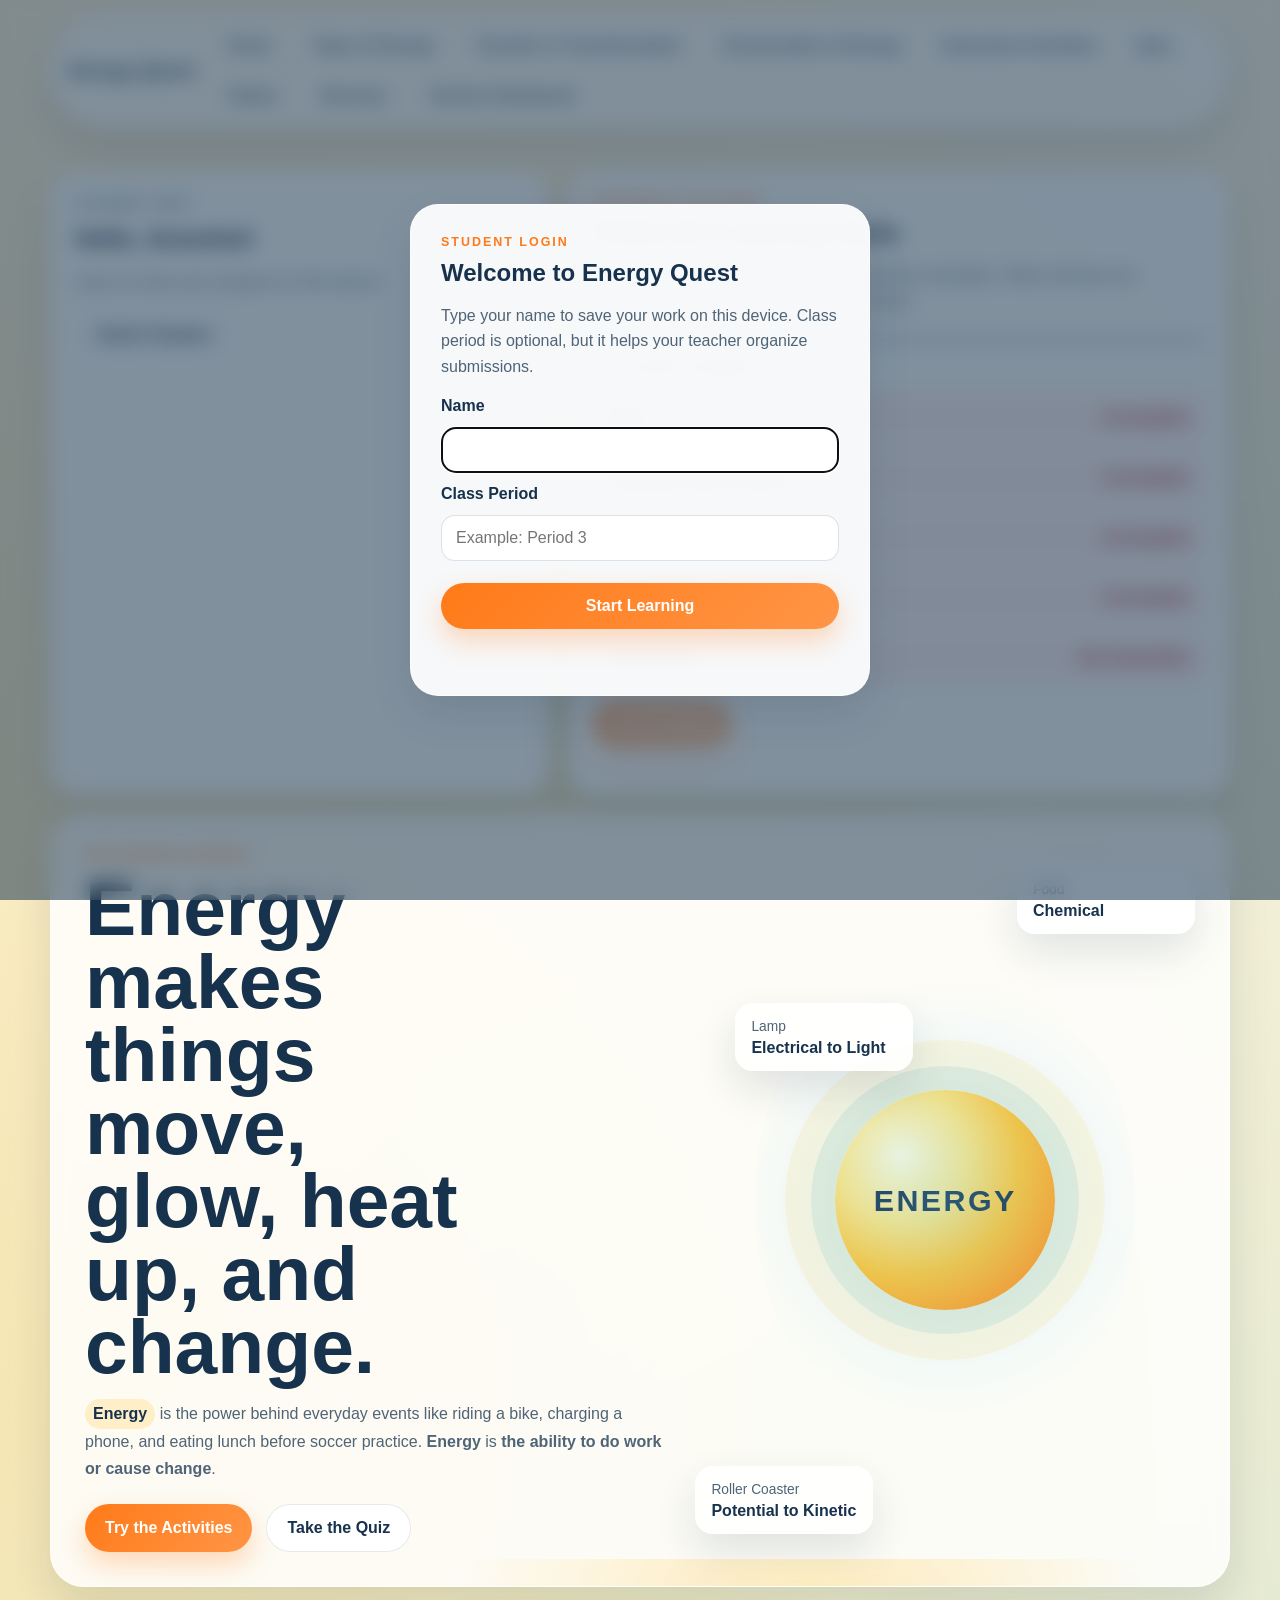
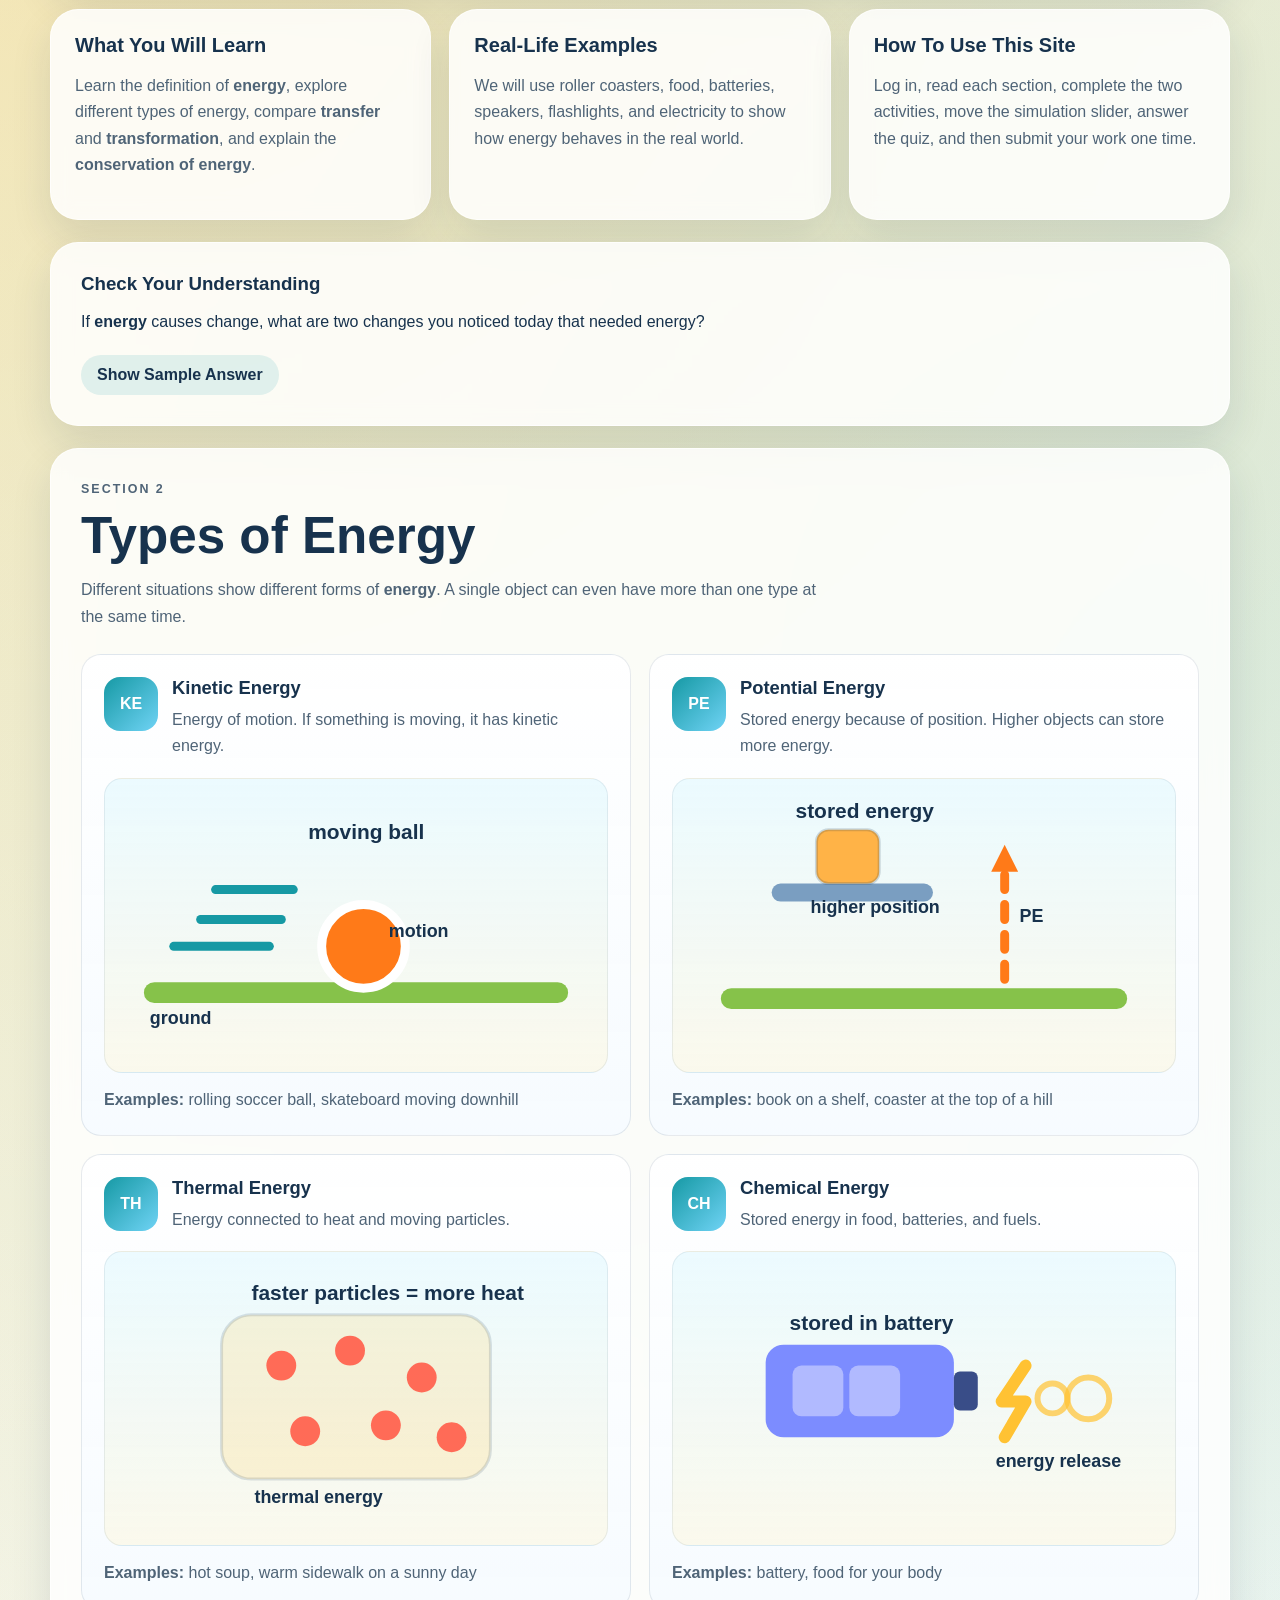
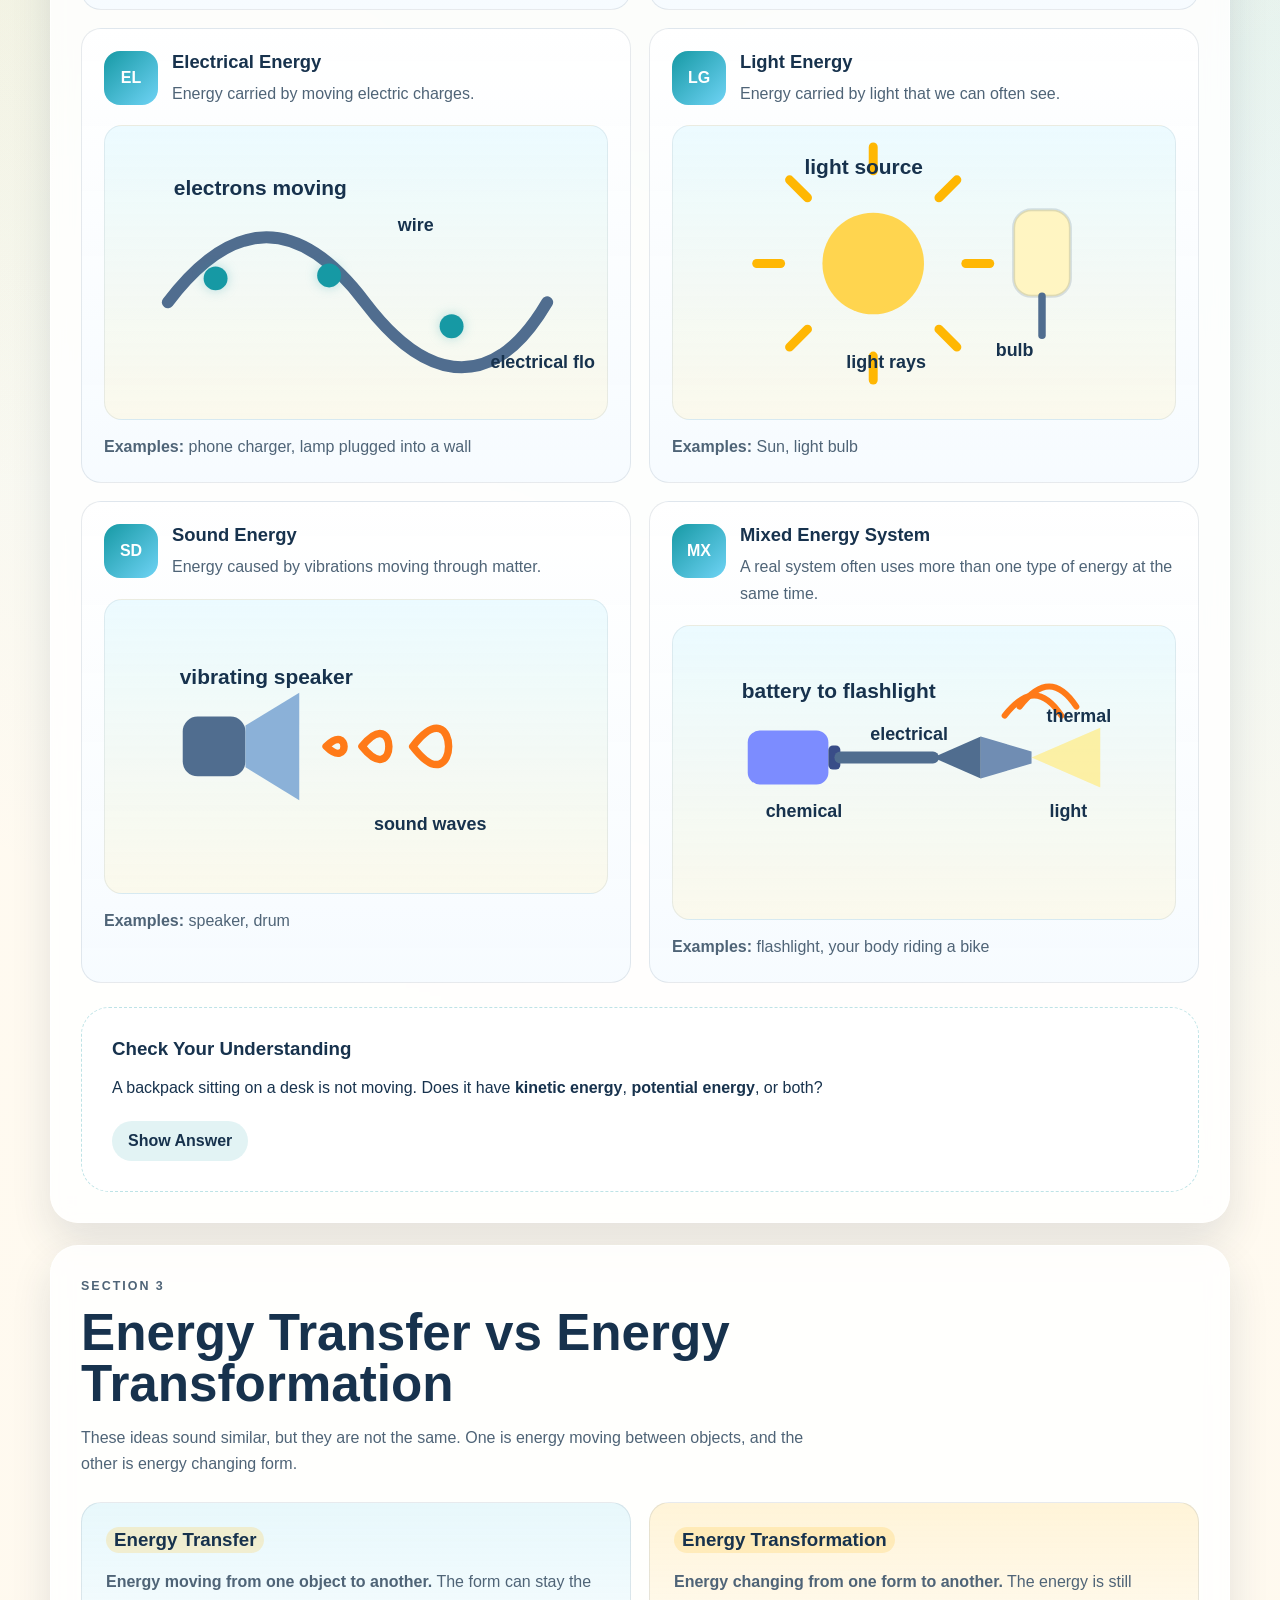
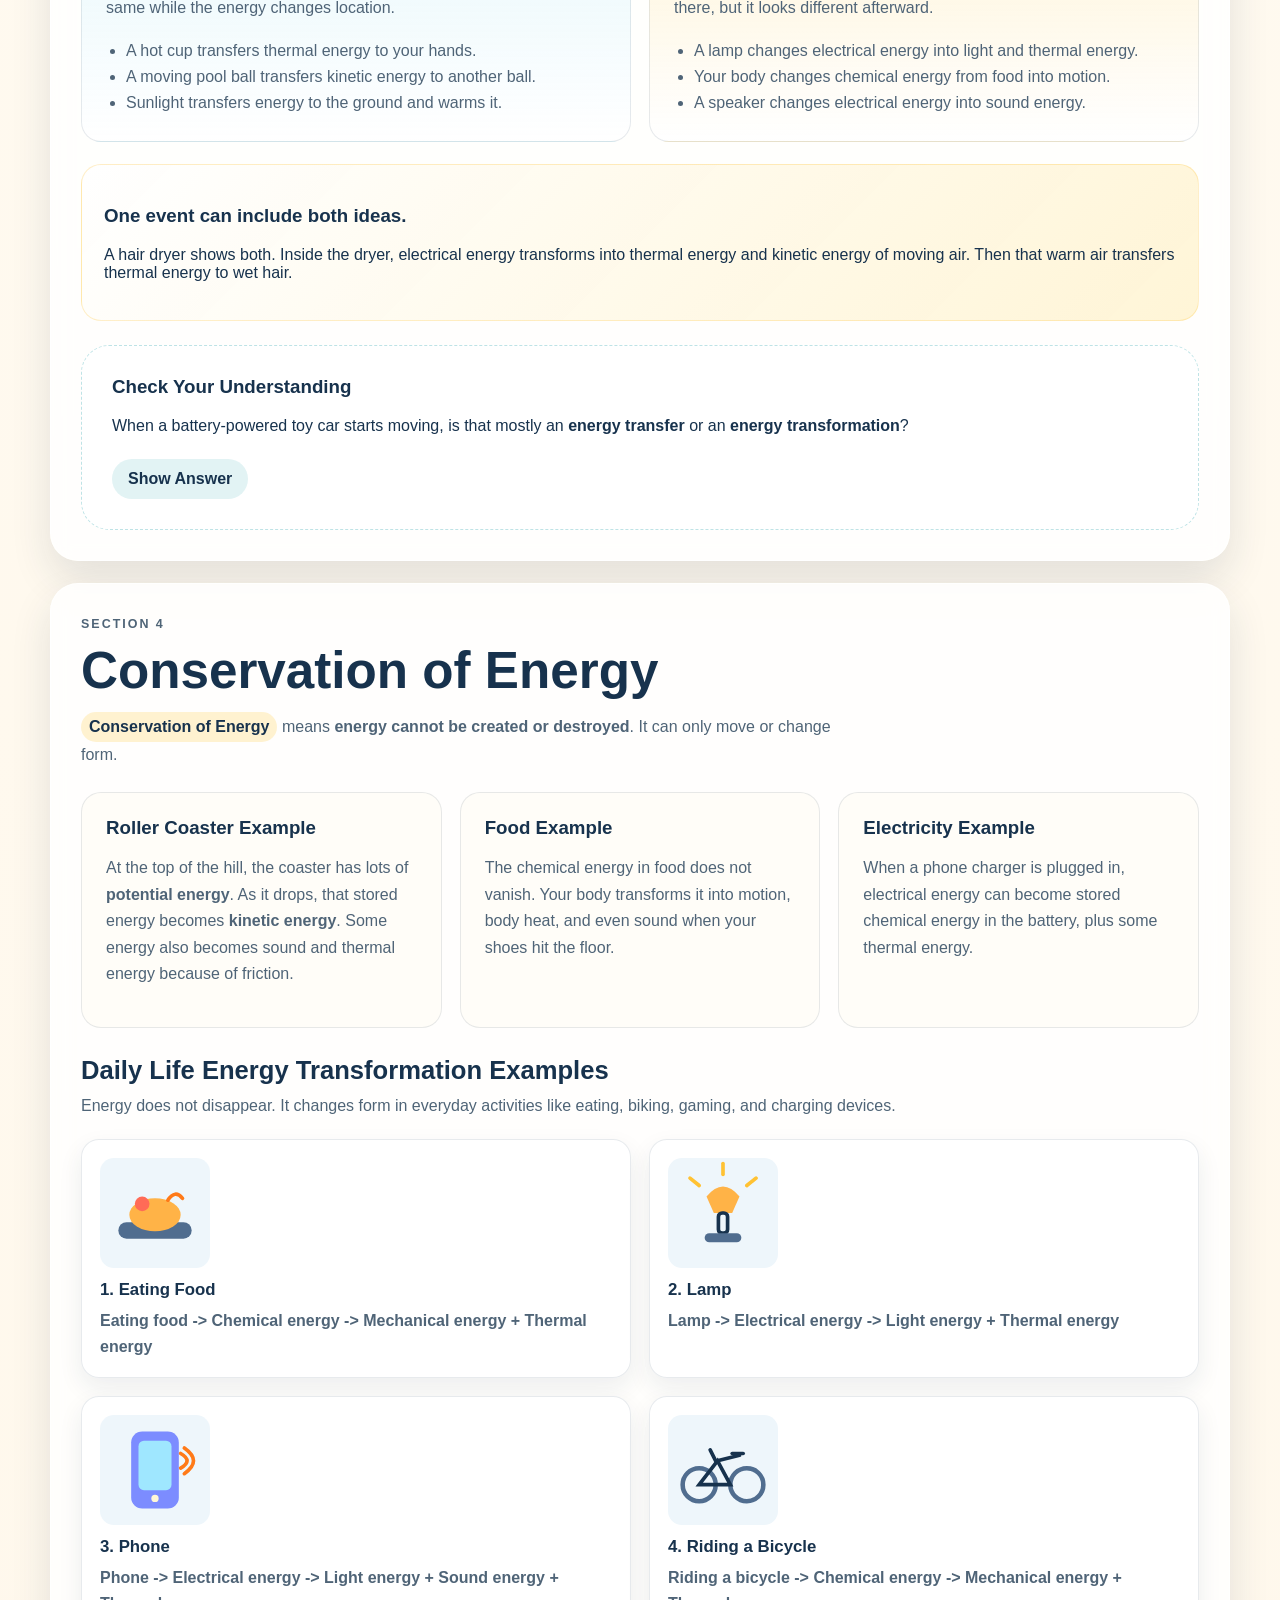
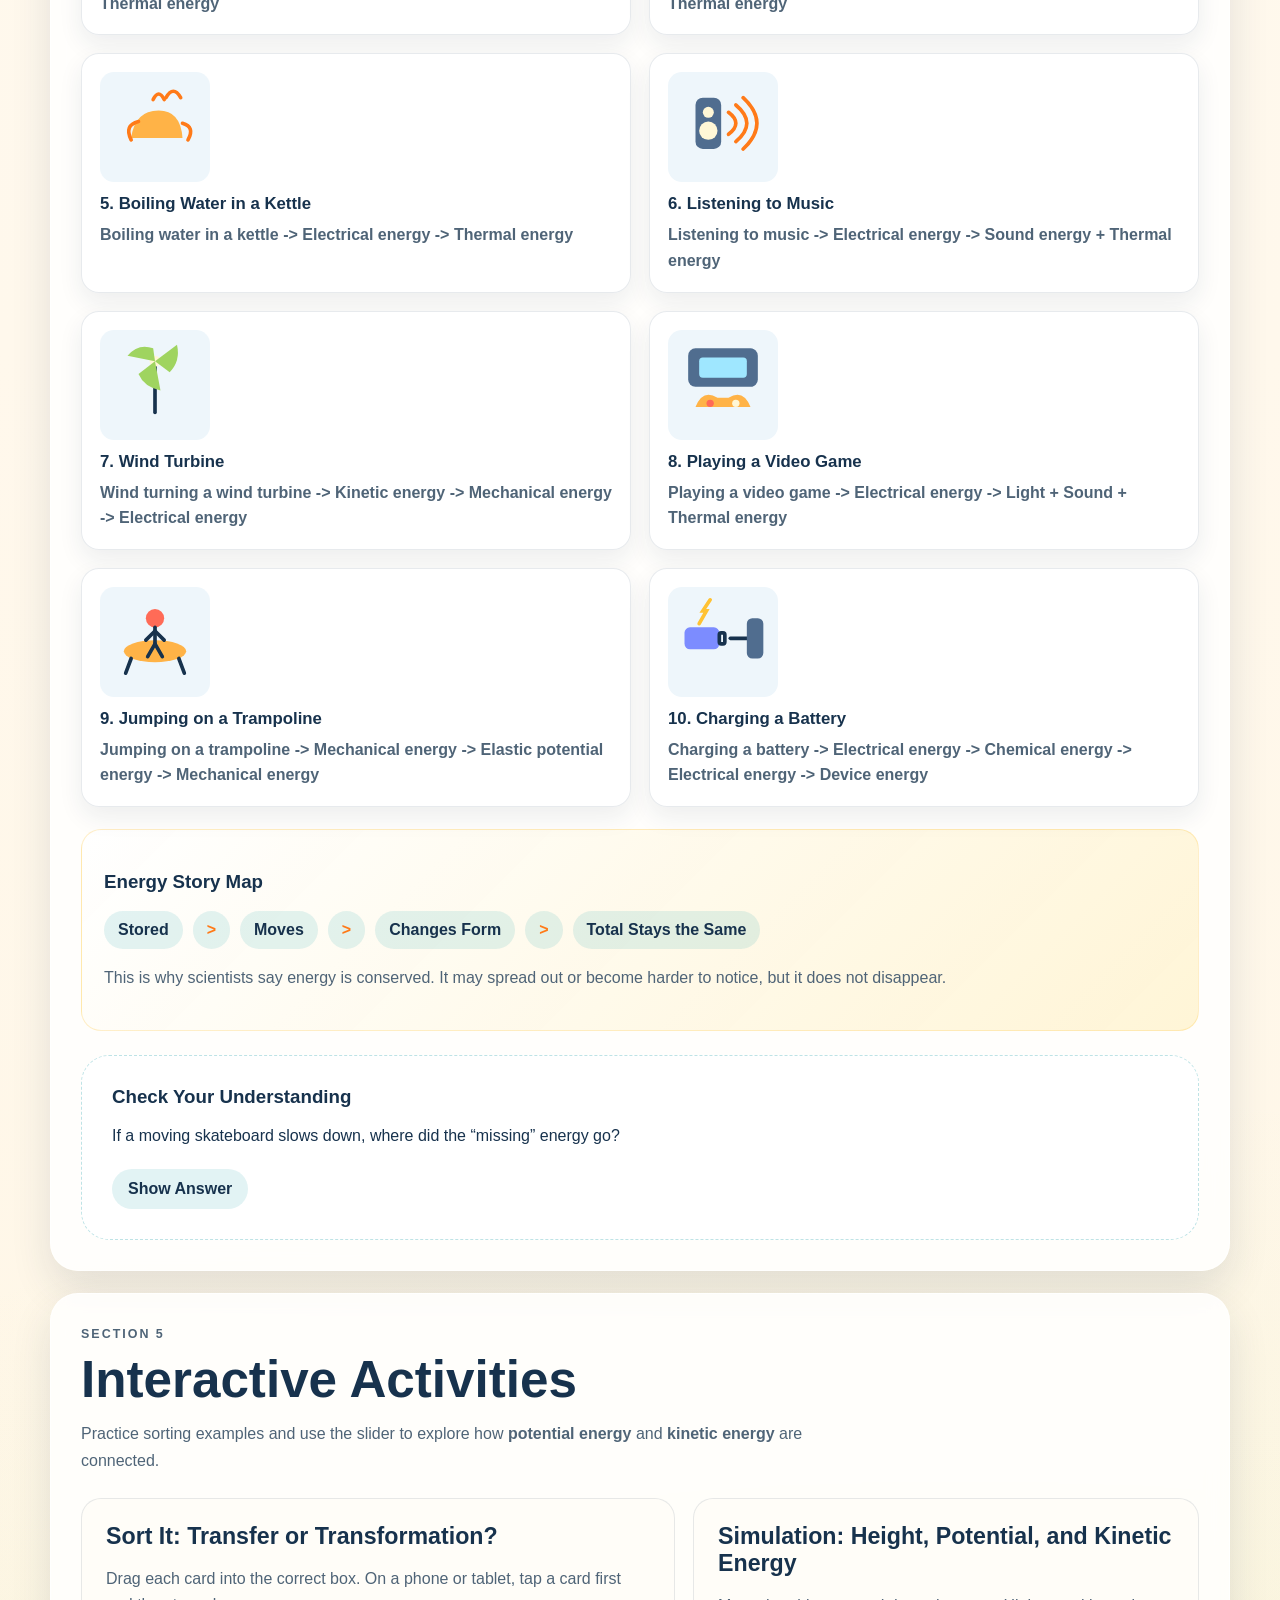
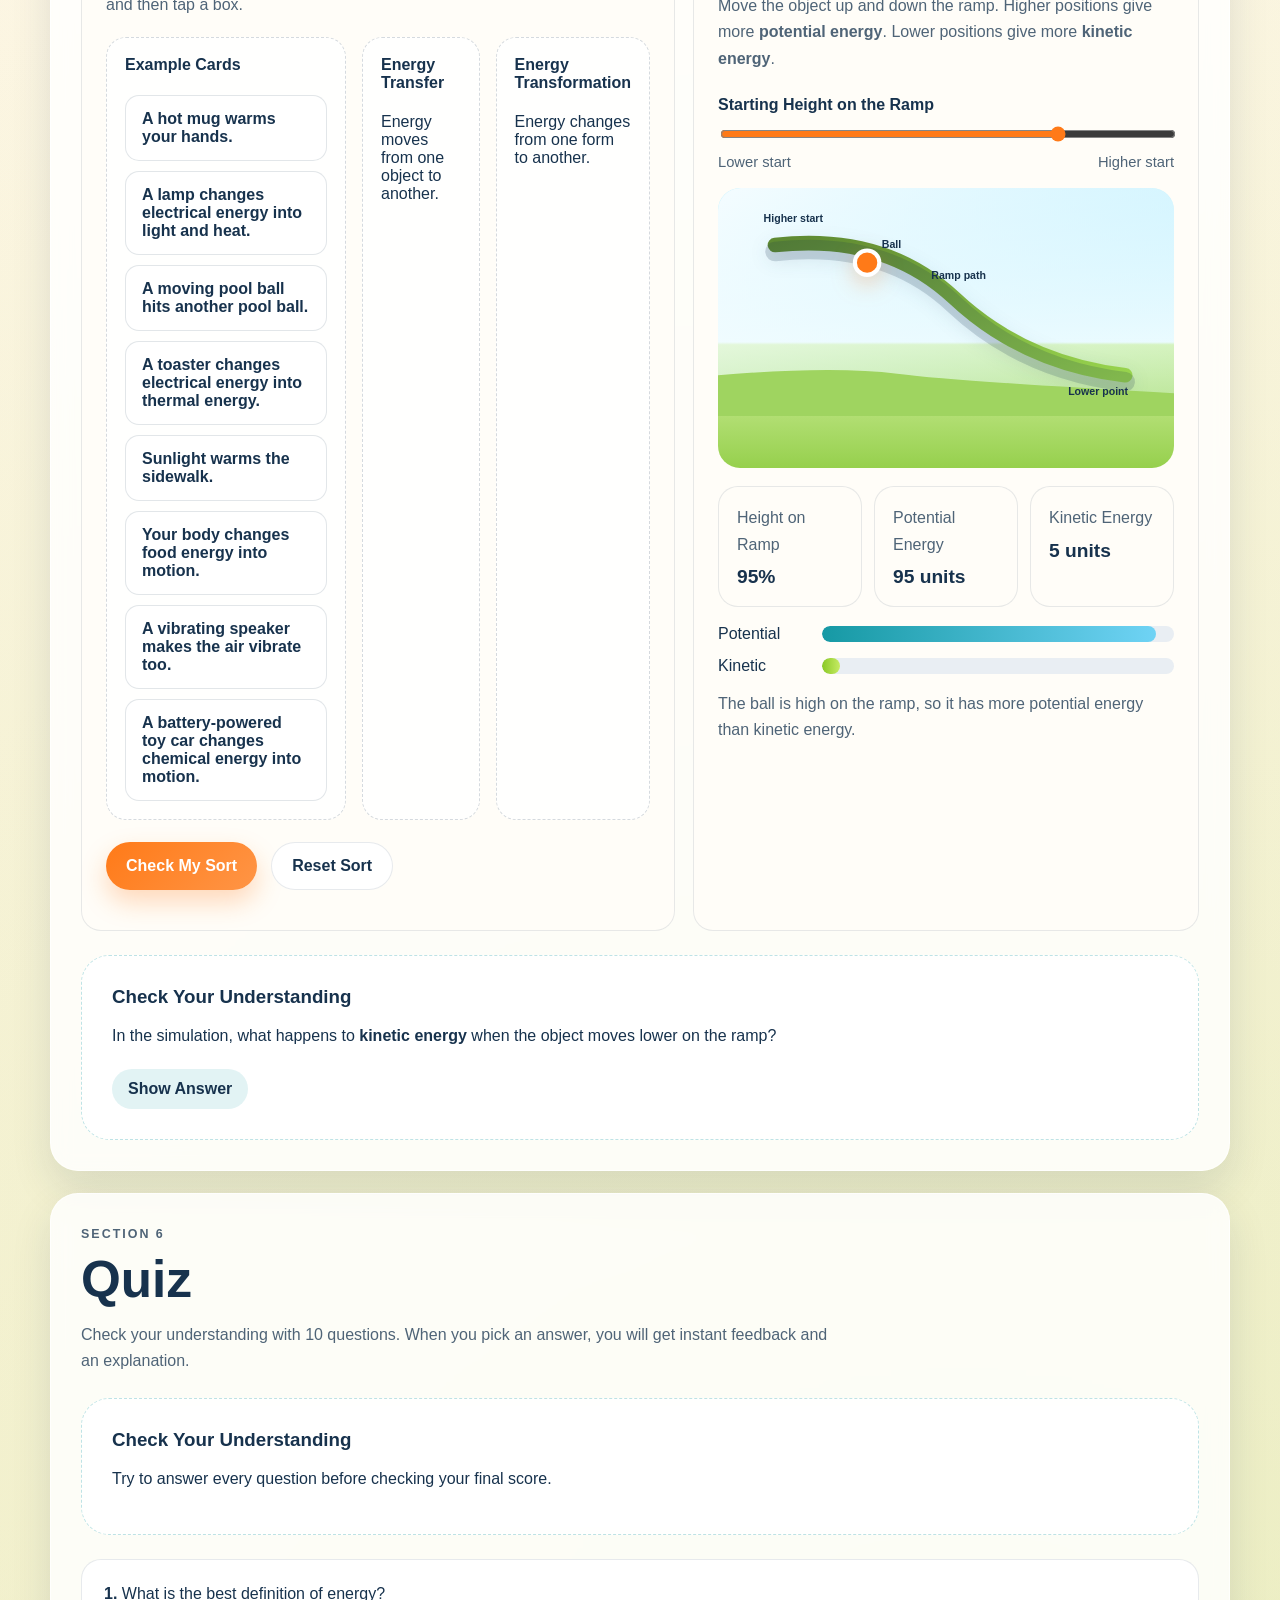
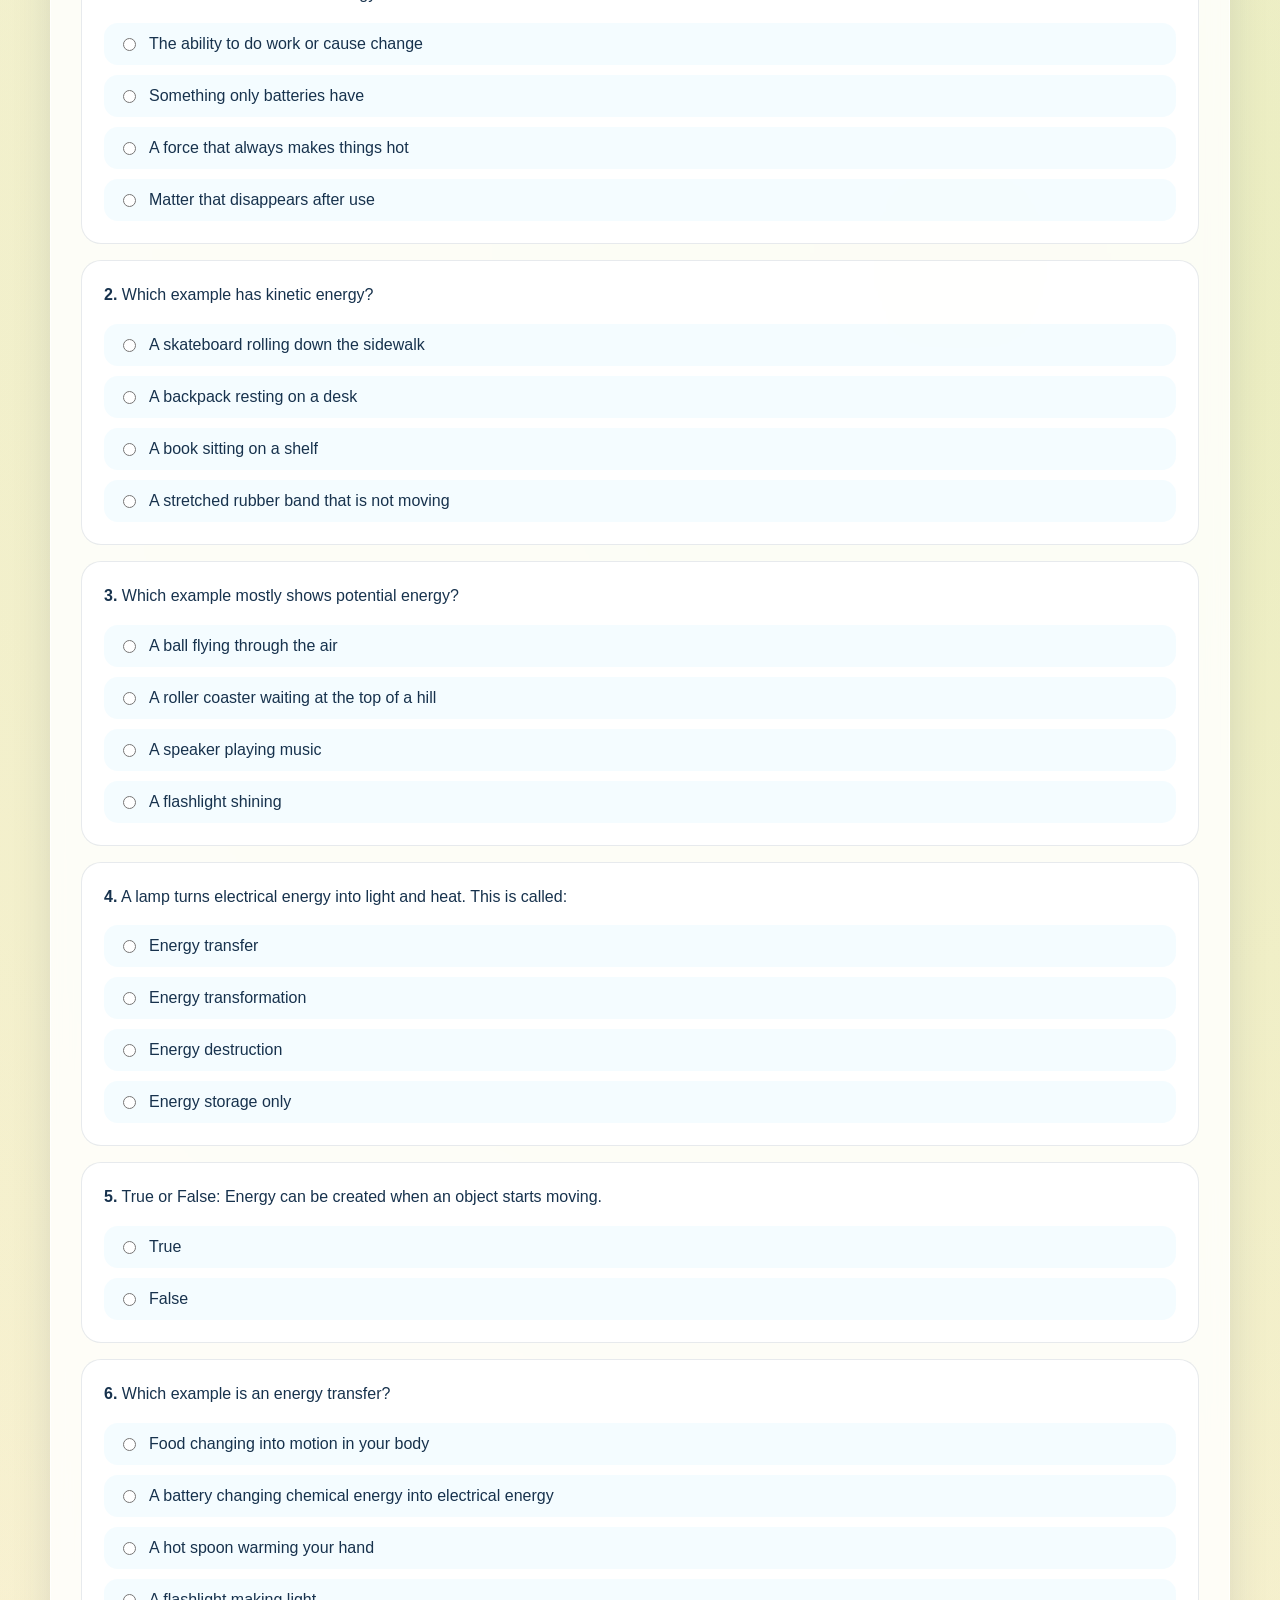
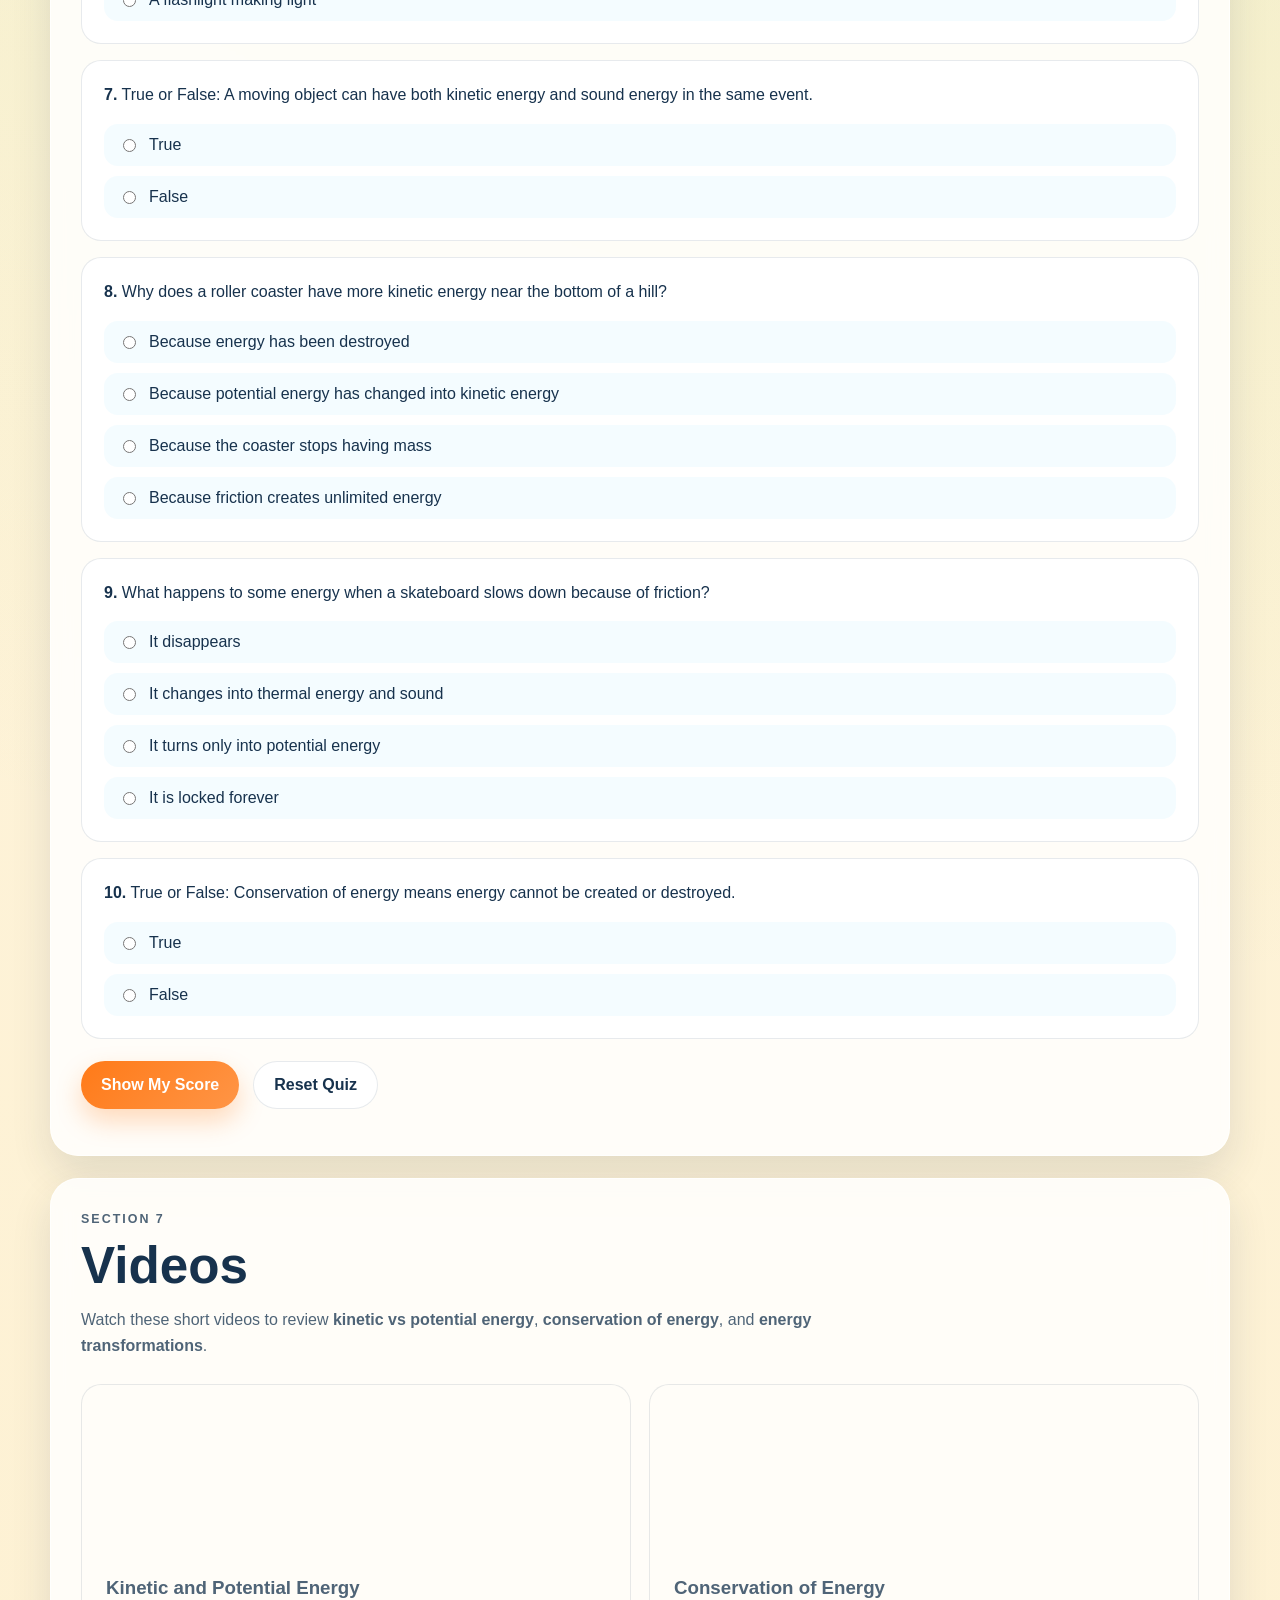
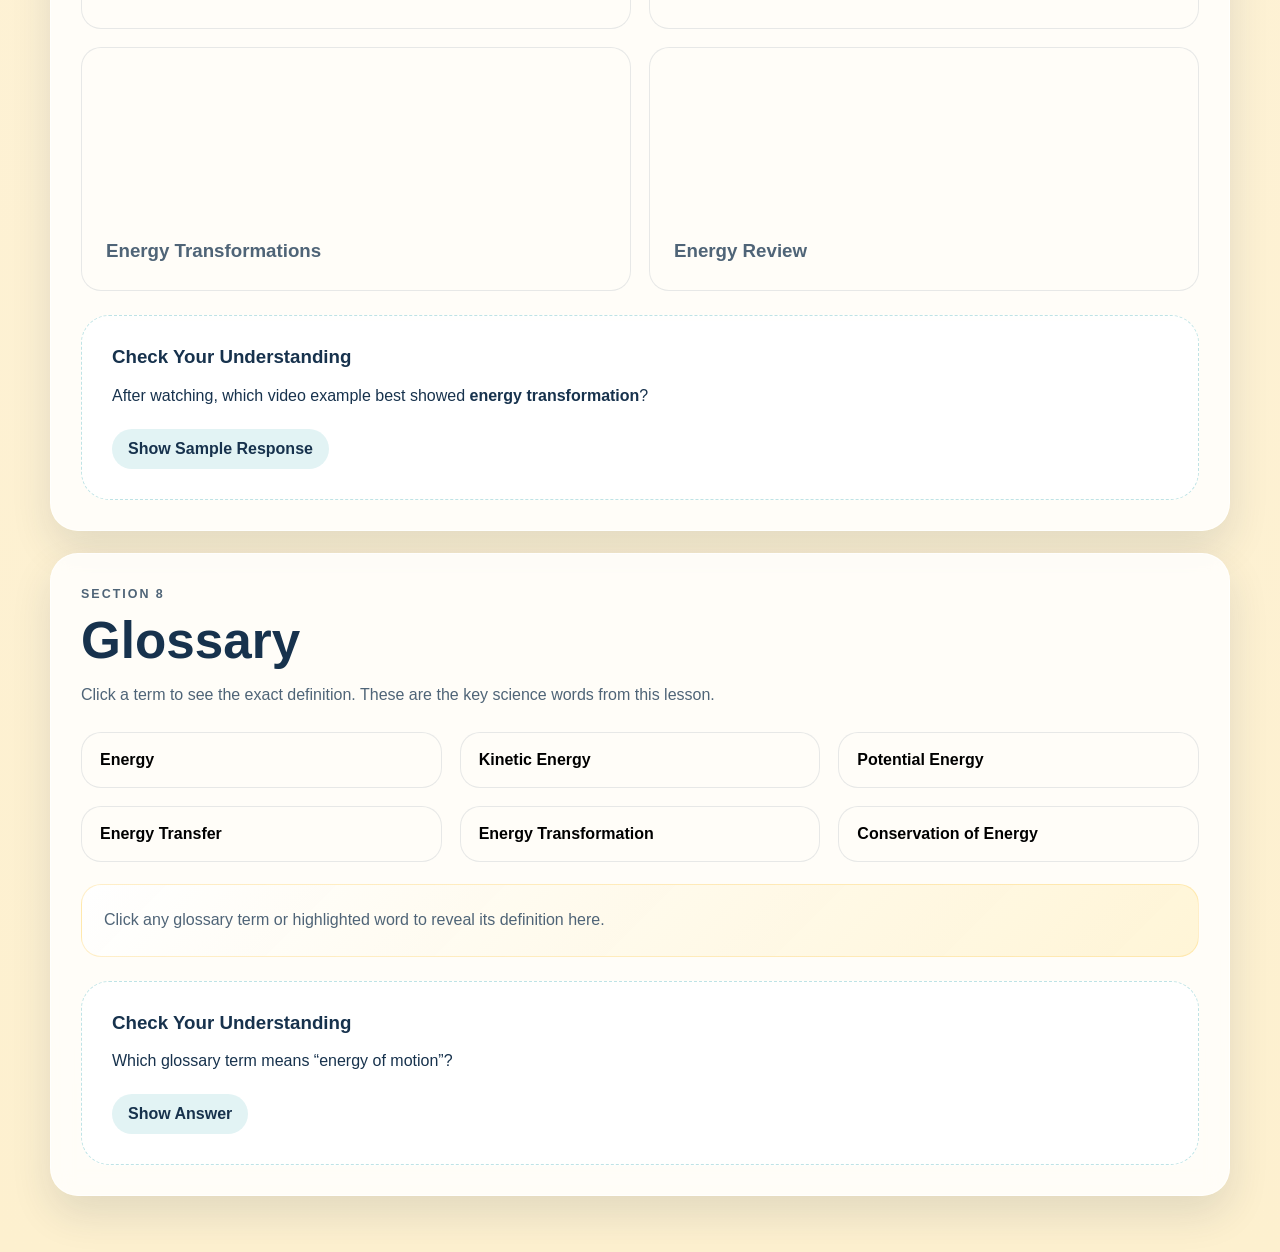
==== commit 8f39af70: "Add files via upload" ====
--- a/index.html
+++ b/index.html
@@ -359,6 +359,162 @@
           </article>
         </div>
 
+        <div class="energy-flow-section">
+          <h3>Daily Life Energy Transformation Examples</h3>
+          <p class="energy-flow-intro">
+            Energy does not disappear. It changes form in everyday activities
+            like eating, biking, gaming, and charging devices.
+          </p>
+
+          <div class="energy-flow-grid">
+            <article class="energy-flow-card">
+              <div class="energy-flow-illustration" aria-hidden="true">
+                <svg viewBox="0 0 120 120" class="flow-svg">
+                  <rect x="20" y="70" width="80" height="18" rx="9" class="flow-plate"></rect>
+                  <ellipse cx="60" cy="62" rx="28" ry="18" class="flow-food-main"></ellipse>
+                  <circle cx="46" cy="50" r="8" class="flow-food-accent"></circle>
+                  <path d="M 74 46 Q 82 34 90 44" class="flow-steam"></path>
+                </svg>
+              </div>
+              <h4>1. Eating Food</h4>
+              <p>Eating food -> Chemical energy -> Mechanical energy + Thermal energy</p>
+            </article>
+
+            <article class="energy-flow-card">
+              <div class="energy-flow-illustration" aria-hidden="true">
+                <svg viewBox="0 0 120 120" class="flow-svg">
+                  <path d="M 42 42 Q 60 20 78 42 L 70 60 L 50 60 Z" class="flow-lamp-shade"></path>
+                  <rect x="55" y="60" width="10" height="22" rx="4" class="flow-lamp-stand"></rect>
+                  <rect x="40" y="82" width="40" height="10" rx="5" class="flow-lamp-base"></rect>
+                  <line x1="60" y1="18" x2="60" y2="6" class="flow-ray"></line>
+                  <line x1="34" y1="30" x2="24" y2="22" class="flow-ray"></line>
+                  <line x1="86" y1="30" x2="96" y2="22" class="flow-ray"></line>
+                </svg>
+              </div>
+              <h4>2. Lamp</h4>
+              <p>Lamp -> Electrical energy -> Light energy + Thermal energy</p>
+            </article>
+
+            <article class="energy-flow-card">
+              <div class="energy-flow-illustration" aria-hidden="true">
+                <svg viewBox="0 0 120 120" class="flow-svg">
+                  <rect x="34" y="18" width="52" height="84" rx="12" class="flow-phone-body"></rect>
+                  <rect x="42" y="28" width="36" height="54" rx="6" class="flow-phone-screen"></rect>
+                  <circle cx="60" cy="91" r="4" class="flow-phone-button"></circle>
+                  <path d="M 88 42 Q 102 50 88 58" class="flow-sound-wave"></path>
+                  <path d="M 92 36 Q 112 50 92 64" class="flow-sound-wave"></path>
+                </svg>
+              </div>
+              <h4>3. Phone</h4>
+              <p>Phone -> Electrical energy -> Light energy + Sound energy + Thermal energy</p>
+            </article>
+
+            <article class="energy-flow-card">
+              <div class="energy-flow-illustration" aria-hidden="true">
+                <svg viewBox="0 0 120 120" class="flow-svg">
+                  <circle cx="34" cy="76" r="18" class="flow-wheel"></circle>
+                  <circle cx="86" cy="76" r="18" class="flow-wheel"></circle>
+                  <path d="M 34 76 L 54 50 L 68 76 L 48 76 Z" class="flow-bike-frame"></path>
+                  <line x1="54" y1="50" x2="78" y2="44" class="flow-bike-frame"></line>
+                  <line x1="70" y1="42" x2="82" y2="42" class="flow-bike-frame"></line>
+                  <line x1="52" y1="50" x2="46" y2="38" class="flow-bike-frame"></line>
+                </svg>
+              </div>
+              <h4>4. Riding a Bicycle</h4>
+              <p>Riding a bicycle -> Chemical energy -> Mechanical energy + Thermal energy</p>
+            </article>
+
+            <article class="energy-flow-card">
+              <div class="energy-flow-illustration" aria-hidden="true">
+                <svg viewBox="0 0 120 120" class="flow-svg">
+                  <path d="M 34 72 Q 38 42 64 42 Q 88 42 90 72 Z" class="flow-kettle-body"></path>
+                  <path d="M 90 56 Q 104 60 96 74" class="flow-kettle-spout"></path>
+                  <path d="M 42 54 Q 26 58 34 74" class="flow-kettle-handle"></path>
+                  <path d="M 58 30 Q 64 18 70 30" class="flow-steam"></path>
+                  <path d="M 72 28 Q 80 14 88 28" class="flow-steam"></path>
+                </svg>
+              </div>
+              <h4>5. Boiling Water in a Kettle</h4>
+              <p>Boiling water in a kettle -> Electrical energy -> Thermal energy</p>
+            </article>
+
+            <article class="energy-flow-card">
+              <div class="energy-flow-illustration" aria-hidden="true">
+                <svg viewBox="0 0 120 120" class="flow-svg">
+                  <rect x="30" y="28" width="28" height="56" rx="8" class="flow-speaker"></rect>
+                  <circle cx="44" cy="44" r="6" class="flow-speaker-cone"></circle>
+                  <circle cx="44" cy="64" r="10" class="flow-speaker-cone"></circle>
+                  <path d="M 66 44 Q 82 56 66 68" class="flow-sound-wave"></path>
+                  <path d="M 74 36 Q 98 56 74 76" class="flow-sound-wave"></path>
+                  <path d="M 82 28 Q 112 56 82 84" class="flow-sound-wave"></path>
+                </svg>
+              </div>
+              <h4>6. Listening to Music</h4>
+              <p>Listening to music -> Electrical energy -> Sound energy + Thermal energy</p>
+            </article>
+
+            <article class="energy-flow-card">
+              <div class="energy-flow-illustration" aria-hidden="true">
+                <svg viewBox="0 0 120 120" class="flow-svg">
+                  <line x1="60" y1="34" x2="60" y2="90" class="flow-turbine-pole"></line>
+                  <circle cx="60" cy="34" r="6" class="flow-turbine-center"></circle>
+                  <path d="M 60 34 L 30 28 Q 42 14 58 20 Z" class="flow-turbine-blade blade-a"></path>
+                  <path d="M 60 34 L 84 16 Q 88 34 76 46 Z" class="flow-turbine-blade blade-b"></path>
+                  <path d="M 60 34 L 66 66 Q 48 62 42 48 Z" class="flow-turbine-blade blade-c"></path>
+                </svg>
+              </div>
+              <h4>7. Wind Turbine</h4>
+              <p>Wind turning a wind turbine -> Kinetic energy -> Mechanical energy -> Electrical energy</p>
+            </article>
+
+            <article class="energy-flow-card">
+              <div class="energy-flow-illustration" aria-hidden="true">
+                <svg viewBox="0 0 120 120" class="flow-svg">
+                  <rect x="22" y="20" width="76" height="42" rx="8" class="flow-screen"></rect>
+                  <rect x="34" y="30" width="52" height="22" rx="4" class="flow-screen-light"></rect>
+                  <path d="M 30 84 Q 38 64 54 74 L 66 74 Q 82 64 90 84" class="flow-controller"></path>
+                  <circle cx="46" cy="80" r="4" class="flow-button-red"></circle>
+                  <circle cx="74" cy="80" r="4" class="flow-button-yellow"></circle>
+                </svg>
+              </div>
+              <h4>8. Playing a Video Game</h4>
+              <p>Playing a video game -> Electrical energy -> Light + Sound + Thermal energy</p>
+            </article>
+
+            <article class="energy-flow-card">
+              <div class="energy-flow-illustration" aria-hidden="true">
+                <svg viewBox="0 0 120 120" class="flow-svg">
+                  <ellipse cx="60" cy="70" rx="34" ry="12" class="flow-trampoline-top"></ellipse>
+                  <line x1="34" y1="78" x2="28" y2="94" class="flow-trampoline-leg"></line>
+                  <line x1="86" y1="78" x2="92" y2="94" class="flow-trampoline-leg"></line>
+                  <circle cx="60" cy="34" r="10" class="flow-jumper-head"></circle>
+                  <line x1="60" y1="44" x2="60" y2="62" class="flow-jumper-body"></line>
+                  <line x1="60" y1="48" x2="50" y2="58" class="flow-jumper-body"></line>
+                  <line x1="60" y1="48" x2="70" y2="58" class="flow-jumper-body"></line>
+                  <line x1="60" y1="62" x2="52" y2="76" class="flow-jumper-body"></line>
+                  <line x1="60" y1="62" x2="68" y2="76" class="flow-jumper-body"></line>
+                </svg>
+              </div>
+              <h4>9. Jumping on a Trampoline</h4>
+              <p>Jumping on a trampoline -> Mechanical energy -> Elastic potential energy -> Mechanical energy</p>
+            </article>
+
+            <article class="energy-flow-card">
+              <div class="energy-flow-illustration" aria-hidden="true">
+                <svg viewBox="0 0 120 120" class="flow-svg">
+                  <rect x="18" y="44" width="38" height="24" rx="6" class="flow-battery"></rect>
+                  <rect x="56" y="50" width="6" height="12" rx="2" class="flow-battery-cap"></rect>
+                  <path d="M 68 56 L 86 56" class="flow-charge-wire"></path>
+                  <rect x="86" y="34" width="18" height="44" rx="6" class="flow-device"></rect>
+                  <path d="M 34 40 L 42 26 L 38 26 L 46 14" class="flow-charge-bolt"></path>
+                </svg>
+              </div>
+              <h4>10. Charging a Battery</h4>
+              <p>Charging a battery -> Electrical energy -> Chemical energy -> Electrical energy -> Device energy</p>
+            </article>
+          </div>
+        </div>
+
         <article class="energy-story">
           <h3>Energy Story Map</h3>
           <div class="story-track">
--- a/styles.css
+++ b/styles.css
@@ -939,6 +939,165 @@
   grid-template-columns: repeat(3, 1fr);
 }
 
+.energy-flow-section {
+  margin-top: 28px;
+}
+
+.energy-flow-section h3 {
+  margin: 0 0 8px;
+  font-size: 1.6rem;
+  font-family: var(--title-font);
+}
+
+.energy-flow-intro {
+  margin: 0 0 20px;
+  color: var(--muted);
+  line-height: 1.6;
+}
+
+.energy-flow-grid {
+  display: grid;
+  grid-template-columns: repeat(2, minmax(0, 1fr));
+  gap: 18px;
+}
+
+.energy-flow-card {
+  background: rgba(255, 255, 255, 0.92);
+  border: 1px solid rgba(23, 50, 77, 0.1);
+  border-radius: 18px;
+  padding: 18px;
+  box-shadow: 0 10px 24px rgba(23, 50, 77, 0.08);
+}
+
+.energy-flow-illustration {
+  width: 100%;
+  max-width: 110px;
+  height: 110px;
+  border-radius: 14px;
+  display: grid;
+  place-items: center;
+  margin-bottom: 12px;
+  background: #eef6fb;
+  overflow: hidden;
+}
+
+.flow-svg {
+  width: 100%;
+  height: 100%;
+}
+
+.flow-plate,
+.flow-lamp-base,
+.flow-screen,
+.flow-speaker,
+.flow-device {
+  fill: #506d8f;
+}
+
+.flow-food-main,
+.flow-lamp-shade,
+.flow-kettle-body,
+.flow-controller,
+.flow-trampoline-top {
+  fill: #ffb347;
+}
+
+.flow-food-accent,
+.flow-button-red,
+.flow-jumper-head {
+  fill: #ff6b57;
+}
+
+.flow-lamp-stand,
+.flow-bike-frame,
+.flow-turbine-pole,
+.flow-trampoline-leg,
+.flow-jumper-body,
+.flow-charge-wire,
+.flow-battery-cap {
+  stroke: #17324d;
+  stroke-width: 4;
+  stroke-linecap: round;
+  fill: none;
+}
+
+.flow-ray,
+.flow-charge-bolt {
+  stroke: #ffc233;
+  stroke-width: 4;
+  stroke-linecap: round;
+  fill: none;
+}
+
+.flow-phone-body,
+.flow-battery {
+  fill: #7c8cff;
+}
+
+.flow-phone-screen,
+.flow-screen-light {
+  fill: #9fe7ff;
+}
+
+.flow-phone-button,
+.flow-speaker-cone,
+.flow-turbine-center,
+.flow-button-yellow {
+  fill: #fff7d6;
+}
+
+.flow-sound-wave,
+.flow-steam,
+.flow-kettle-spout,
+.flow-kettle-handle,
+.flow-heat-wave {
+  stroke: #ff7a18;
+  stroke-width: 4;
+  stroke-linecap: round;
+  fill: none;
+}
+
+.flow-wheel {
+  stroke: #506d8f;
+  stroke-width: 5;
+  fill: none;
+}
+
+.flow-turbine-blade {
+  fill: #9fd460;
+}
+
+.flow-screen-light {
+  animation: glowPulse 1.8s ease-in-out infinite;
+}
+
+.flow-sound-wave {
+  animation: soundPulse 1.2s ease-out infinite;
+  transform-box: fill-box;
+  transform-origin: left center;
+}
+
+.flow-steam {
+  animation: waveLift 1.4s ease-in-out infinite;
+}
+
+.flow-charge-bolt {
+  animation: beamPulse 1.3s ease-in-out infinite;
+}
+
+.energy-flow-card h4 {
+  margin: 0 0 8px;
+  font-size: 1.05rem;
+  color: var(--ink);
+}
+
+.energy-flow-card p {
+  margin: 0;
+  color: var(--muted);
+  line-height: 1.6;
+  font-weight: 600;
+}
+
 .story-track {
   display: flex;
   flex-wrap: wrap;
@@ -1562,7 +1721,8 @@
 
   .drop-zone-grid,
   .sim-readout,
-  .video-grid {
+  .video-grid,
+  .energy-flow-grid {
     grid-template-columns: 1fr;
   }
 
